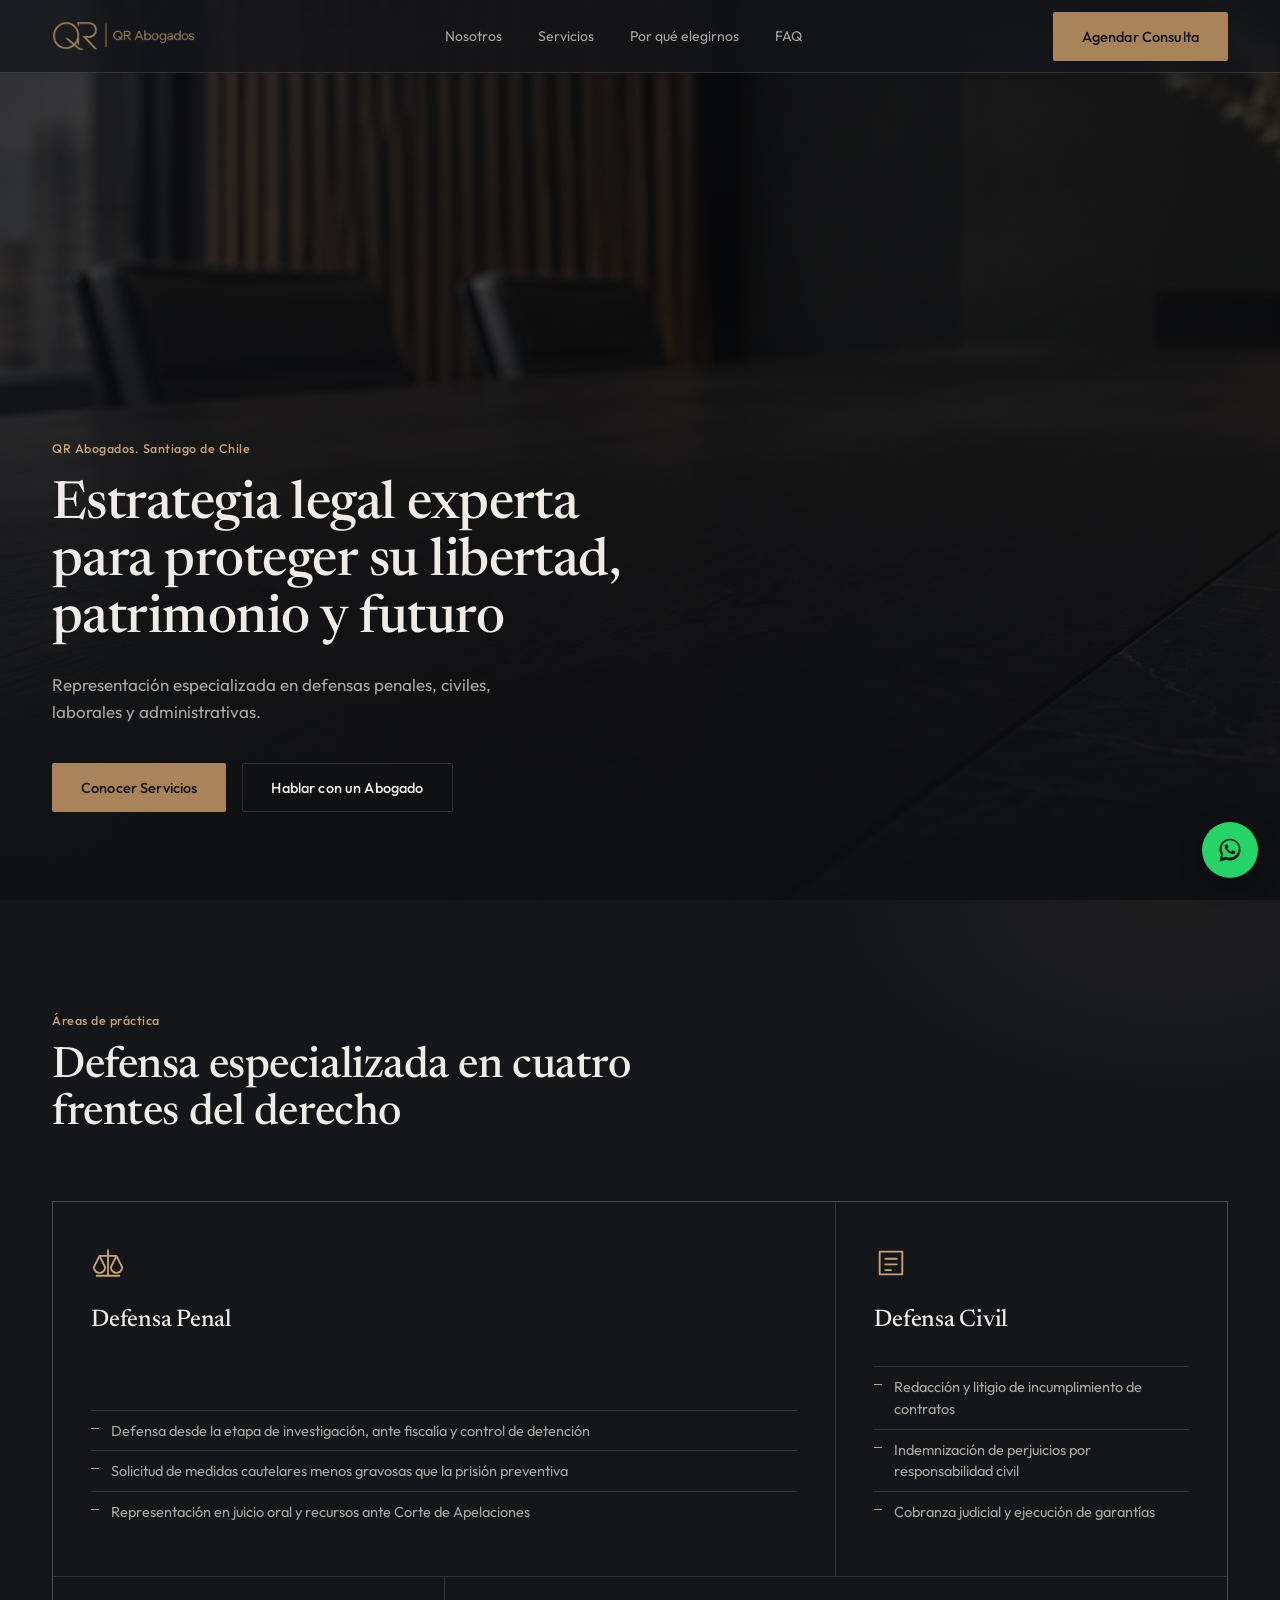
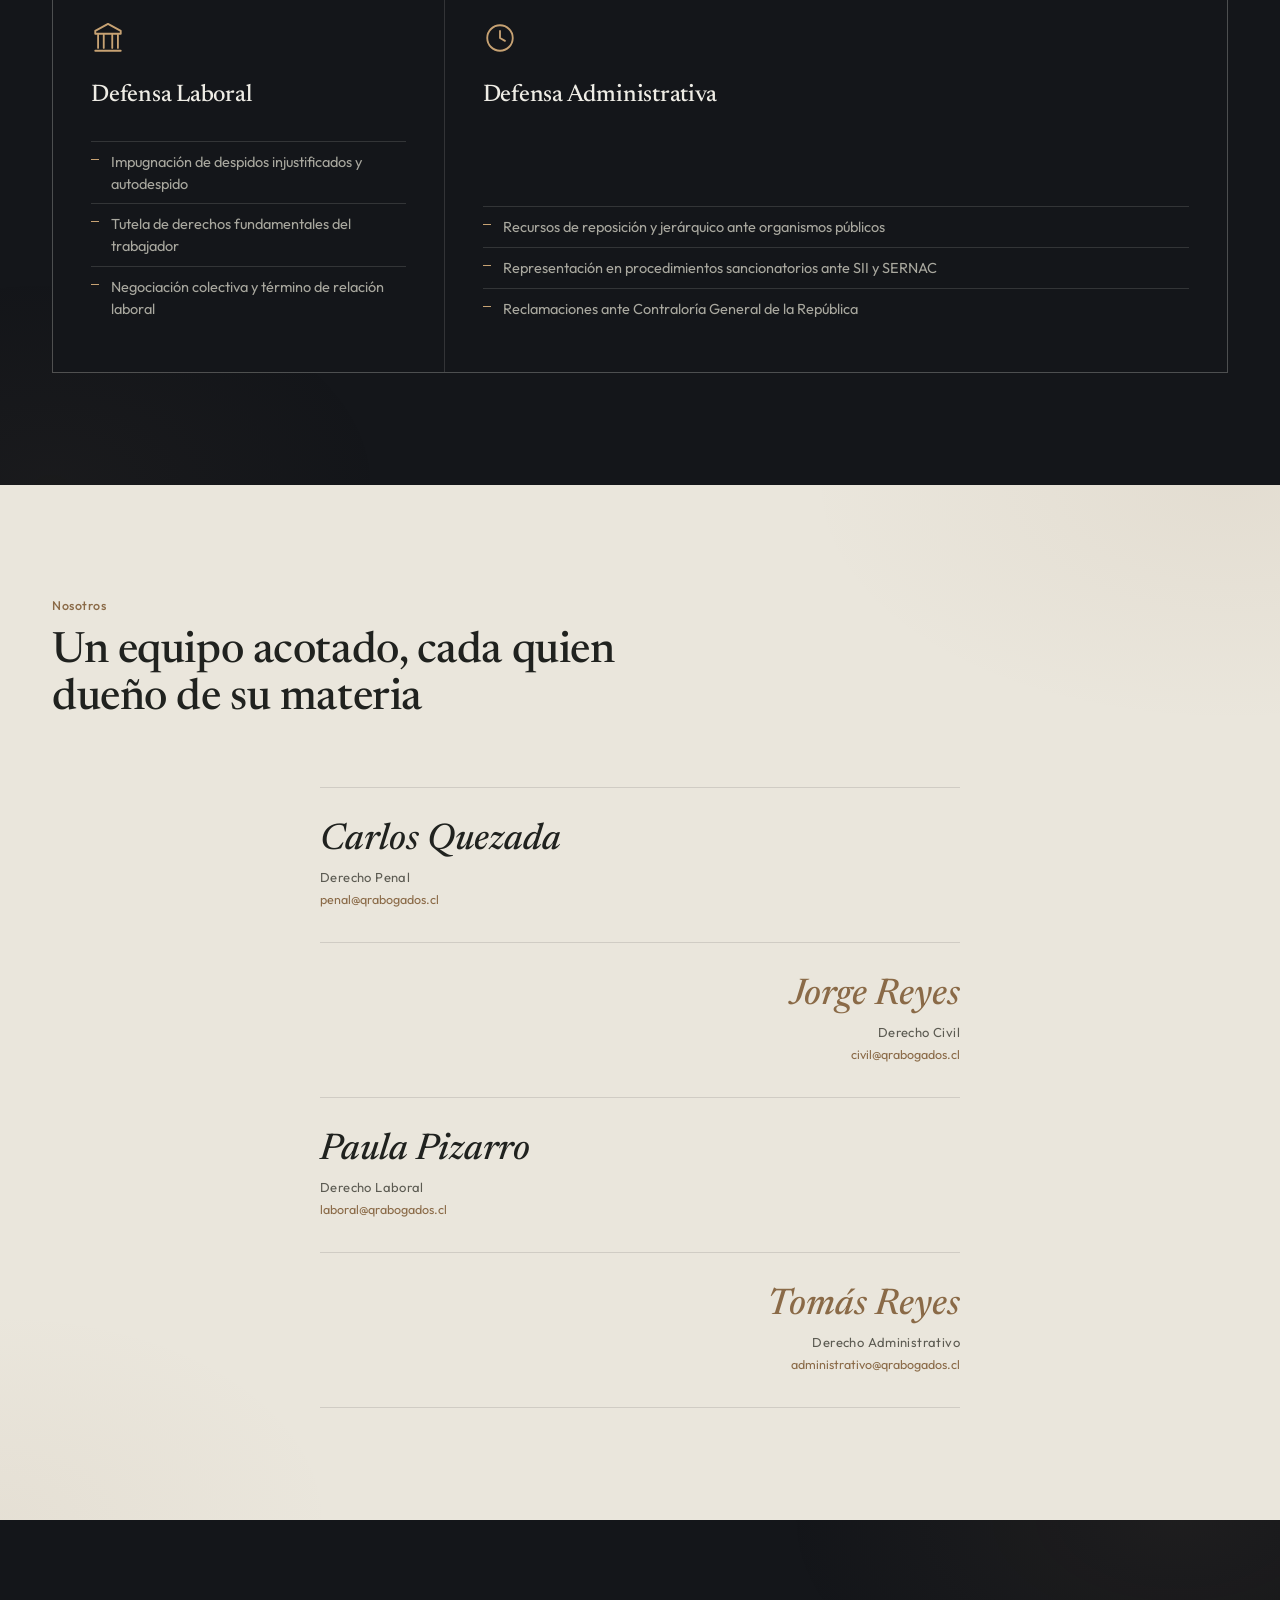
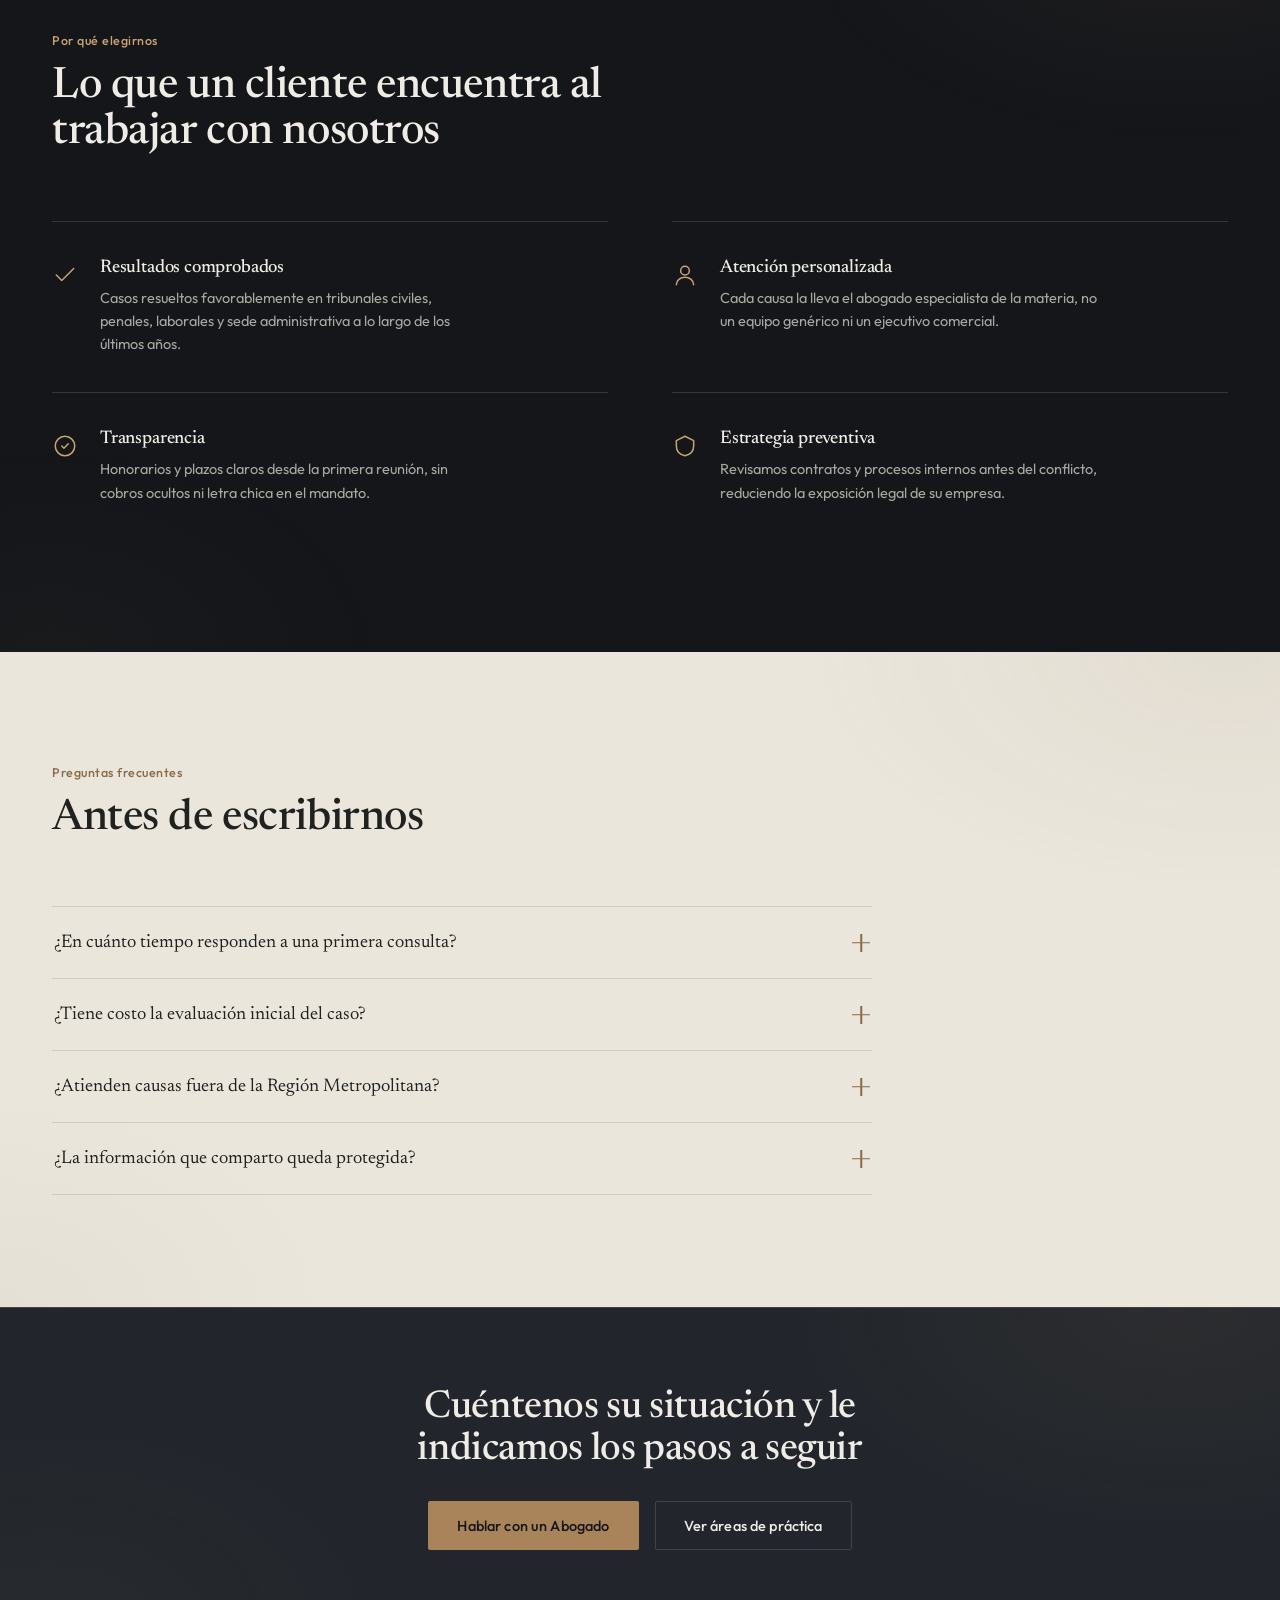
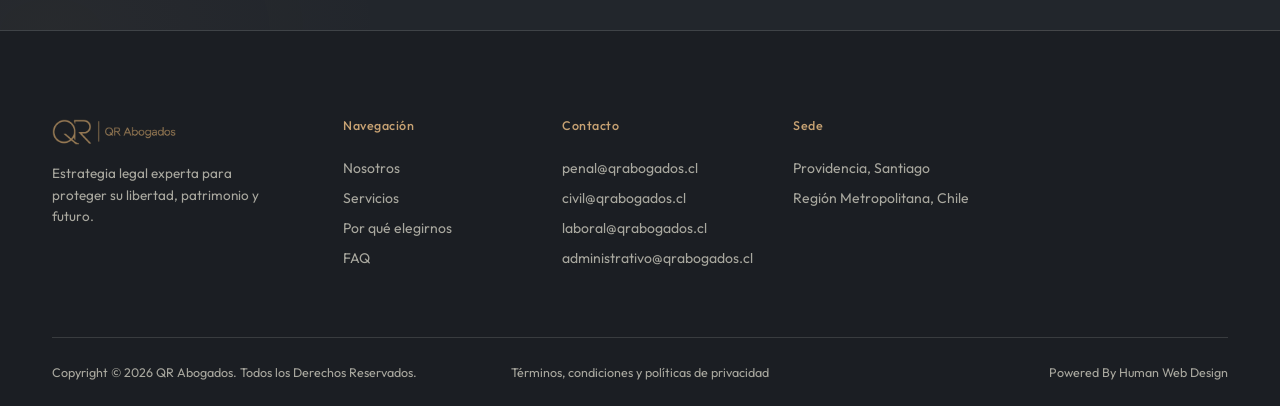
==== index.html @ daf1fb26 "primer commit" ====
<!DOCTYPE html>
<html lang="es">
<head>
<meta charset="UTF-8">
<meta name="viewport" content="width=device-width, initial-scale=1, viewport-fit=cover">
<title>QR Abogados. Defensa Penal, Civil, Laboral y Administrativa en Santiago</title>
<meta name="description" content="Bufete de abogados en Santiago especializado en defensa Penal, Civil, Laboral y Administrativa. Estrategia legal experta para proteger su libertad, patrimonio y futuro.">
<link rel="preconnect" href="https://fonts.googleapis.com">
<link rel="preconnect" href="https://fonts.gstatic.com" crossorigin>
<link href="https://fonts.googleapis.com/css2?family=Newsreader:ital,wght@0,400;0,500;0,600;1,400;1,500&family=Outfit:wght@300;400;500;600;700&display=swap" rel="stylesheet">
<link rel="stylesheet" href="styles.css">
</head>
<body>

<header class="nav">
  <div class="wrap nav-inner">
    <a href="#top" class="nav-logo"><img src="logo.png" alt="QR Abogados"></a>
    <nav class="nav-links">
      <a href="#nosotros">Nosotros</a>
      <a href="#servicios">Servicios</a>
      <a href="#elegirnos">Por qué elegirnos</a>
      <a href="#faq">FAQ</a>
    </nav>
    <div class="nav-cta">
      <a href="#contacto" class="btn btn-solid">Agendar Consulta</a>
      <button class="nav-toggle" id="navToggle" aria-label="Abrir menú" aria-expanded="false">
        <svg width="22" height="22" viewBox="0 0 24 24" fill="none"><path d="M3 6h18M3 12h18M3 18h18" stroke="currentColor" stroke-width="1.6" stroke-linecap="round"/></svg>
      </button>
    </div>
  </div>
</header>

<div class="mobile-menu" id="mobileMenu">
  <a href="#nosotros">Nosotros</a>
  <a href="#servicios">Servicios</a>
  <a href="#elegirnos">Por qué elegirnos</a>
  <a href="#faq">FAQ</a>
</div>

<main id="top">

  <section class="hero">
    <div class="hero-bg"></div>
    <div class="wrap">
      <div class="hero-content">
        <span class="eyebrow hero-fade d1">QR Abogados. Santiago de Chile</span>
        <h1 class="hero-fade d2">Estrategia legal experta para proteger su libertad, patrimonio y futuro</h1>
        <p class="sub hero-fade d3">Representación especializada en defensas penales, civiles, laborales y administrativas.</p>
        <div class="hero-actions hero-fade d3">
          <a href="#servicios" class="btn btn-solid">Conocer Servicios</a>
          <a href="#contacto" class="btn btn-outline">Hablar con un Abogado</a>
        </div>
      </div>
    </div>
  </section>

  <section id="servicios">
    <div class="wrap">
      <div class="section-head">
        <span class="eyebrow">Áreas de práctica</span>
        <h2>Defensa especializada en cuatro frentes del derecho</h2>
      </div>
    </div>
    <div class="wrap">
      <div class="services-grid">

        <div class="service-card wide">
          <svg class="service-icon" viewBox="0 0 24 24" fill="none"><path d="M12 3v18M6 7l-4 8a4 4 0 0 0 8 0l-4-8zM18 7l-4 8a4 4 0 0 0 8 0l-4-8zM4 21h16M6 7h12" stroke="currentColor" stroke-width="1.3" stroke-linecap="round" stroke-linejoin="round"/></svg>
          <h3>Defensa Penal</h3>
          <ul>
            <li>Defensa desde la etapa de investigación, ante fiscalía y control de detención</li>
            <li>Solicitud de medidas cautelares menos gravosas que la prisión preventiva</li>
            <li>Representación en juicio oral y recursos ante Corte de Apelaciones</li>
          </ul>
        </div>

        <div class="service-card narrow">
          <svg class="service-icon" viewBox="0 0 24 24" fill="none"><path d="M4 4h16v16H4z" stroke="currentColor" stroke-width="1.3" stroke-linejoin="round"/><path d="M8 9h8M8 13h8M8 17h4" stroke="currentColor" stroke-width="1.3" stroke-linecap="round"/></svg>
          <h3>Defensa Civil</h3>
          <ul>
            <li>Redacción y litigio de incumplimiento de contratos</li>
            <li>Indemnización de perjuicios por responsabilidad civil</li>
            <li>Cobranza judicial y ejecución de garantías</li>
          </ul>
        </div>

        <div class="service-card narrow">
          <svg class="service-icon" viewBox="0 0 24 24" fill="none"><path d="M12 2 3 7v2h18V7L12 2zM5 10v9M9 10v9M15 10v9M19 10v9M3 21h18" stroke="currentColor" stroke-width="1.3" stroke-linecap="round" stroke-linejoin="round"/></svg>
          <h3>Defensa Laboral</h3>
          <ul>
            <li>Impugnación de despidos injustificados y autodespido</li>
            <li>Tutela de derechos fundamentales del trabajador</li>
            <li>Negociación colectiva y término de relación laboral</li>
          </ul>
        </div>

        <div class="service-card wide">
          <svg class="service-icon" viewBox="0 0 24 24" fill="none"><circle cx="12" cy="12" r="9" stroke="currentColor" stroke-width="1.3"/><path d="M12 7v5l3.5 2" stroke="currentColor" stroke-width="1.3" stroke-linecap="round" stroke-linejoin="round"/></svg>
          <h3>Defensa Administrativa</h3>
          <ul>
            <li>Recursos de reposición y jerárquico ante organismos públicos</li>
            <li>Representación en procedimientos sancionatorios ante SII y SERNAC</li>
            <li>Reclamaciones ante Contraloría General de la República</li>
          </ul>
        </div>

      </div>
    </div>
  </section>

  <section id="nosotros" class="light-section">
    <div class="wrap">
      <div class="section-head">
        <span class="eyebrow">Nosotros</span>
        <h2>Un equipo acotado, cada quien dueño de su materia</h2>
      </div>
      <div class="team-list">
        <div class="team-row">
          <span class="tname">Carlos Quezada</span>
          <span class="team-meta">
            <span class="tspec">Derecho Penal</span>
            <a class="temail" href="mailto:penal@qrabogados.cl">penal@qrabogados.cl</a>
          </span>
        </div>
        <div class="team-row">
          <span class="tname">Jorge Reyes</span>
          <span class="team-meta">
            <span class="tspec">Derecho Civil</span>
            <a class="temail" href="mailto:civil@qrabogados.cl">civil@qrabogados.cl</a>
          </span>
        </div>
        <div class="team-row">
          <span class="tname">Paula Pizarro</span>
          <span class="team-meta">
            <span class="tspec">Derecho Laboral</span>
            <a class="temail" href="mailto:laboral@qrabogados.cl">laboral@qrabogados.cl</a>
          </span>
        </div>
        <div class="team-row">
          <span class="tname">Tomás Reyes</span>
          <span class="team-meta">
            <span class="tspec">Derecho Administrativo</span>
            <a class="temail" href="mailto:administrativo@qrabogados.cl">administrativo@qrabogados.cl</a>
          </span>
        </div>
      </div>
    </div>
  </section>

  <section id="elegirnos">
    <div class="wrap">
      <div class="section-head">
        <span class="eyebrow">Por qué elegirnos</span>
        <h2>Lo que un cliente encuentra al trabajar con nosotros</h2>
      </div>
      <div class="why-grid">
        <div class="why-item">
          <svg class="why-icon" viewBox="0 0 24 24" fill="none"><path d="M4 12l5 5L20 6" stroke="currentColor" stroke-width="1.4" stroke-linecap="round" stroke-linejoin="round"/></svg>
          <div>
            <h3>Resultados comprobados</h3>
            <p>Casos resueltos favorablemente en tribunales civiles, penales, laborales y sede administrativa a lo largo de los últimos años.</p>
          </div>
        </div>
        <div class="why-item">
          <svg class="why-icon" viewBox="0 0 24 24" fill="none"><path d="M12 12a4 4 0 1 0 0-8 4 4 0 0 0 0 8zM4 21c0-4 3.6-7 8-7s8 3 8 7" stroke="currentColor" stroke-width="1.4" stroke-linecap="round" stroke-linejoin="round"/></svg>
          <div>
            <h3>Atención personalizada</h3>
            <p>Cada causa la lleva el abogado especialista de la materia, no un equipo genérico ni un ejecutivo comercial.</p>
          </div>
        </div>
        <div class="why-item">
          <svg class="why-icon" viewBox="0 0 24 24" fill="none"><path d="M9 12l2 2 4-4M21 12c0 4.97-4.03 9-9 9s-9-4.03-9-9 4.03-9 9-9 9 4.03 9 9z" stroke="currentColor" stroke-width="1.4" stroke-linecap="round" stroke-linejoin="round"/></svg>
          <div>
            <h3>Transparencia</h3>
            <p>Honorarios y plazos claros desde la primera reunión, sin cobros ocultos ni letra chica en el mandato.</p>
          </div>
        </div>
        <div class="why-item">
          <svg class="why-icon" viewBox="0 0 24 24" fill="none"><path d="M12 3l8 4v5c0 5-3.5 8-8 9-4.5-1-8-4-8-9V7l8-4z" stroke="currentColor" stroke-width="1.4" stroke-linecap="round" stroke-linejoin="round"/></svg>
          <div>
            <h3>Estrategia preventiva</h3>
            <p>Revisamos contratos y procesos internos antes del conflicto, reduciendo la exposición legal de su empresa.</p>
          </div>
        </div>
      </div>
    </div>
  </section>

  <section id="faq" class="light-section">
    <div class="wrap">
      <div class="section-head">
        <span class="eyebrow">Preguntas frecuentes</span>
        <h2>Antes de escribirnos</h2>
      </div>
      <div class="faq-list">
        <div class="faq-item">
          <button class="faq-q" aria-expanded="false">
            <span>¿En cuánto tiempo responden a una primera consulta?</span>
            <span class="plus"></span>
          </button>
          <div class="faq-a"><p>Respondemos toda solicitud dentro de un día hábil. En causas penales con detenido, la respuesta es inmediata a través del canal de urgencia.</p></div>
        </div>
        <div class="faq-item">
          <button class="faq-q" aria-expanded="false">
            <span>¿Tiene costo la evaluación inicial del caso?</span>
            <span class="plus"></span>
          </button>
          <div class="faq-a"><p>La primera reunión de evaluación no tiene costo. Ahí revisamos los antecedentes y le entregamos una propuesta de honorarios por escrito antes de iniciar cualquier gestión.</p></div>
        </div>
        <div class="faq-item">
          <button class="faq-q" aria-expanded="false">
            <span>¿Atienden causas fuera de la Región Metropolitana?</span>
            <span class="plus"></span>
          </button>
          <div class="faq-a"><p>Sí. Representamos clientes en tribunales de regiones a través de audiencias remotas y, cuando la causa lo requiere, presencia física del abogado a cargo.</p></div>
        </div>
        <div class="faq-item">
          <button class="faq-q" aria-expanded="false">
            <span>¿La información que comparto queda protegida?</span>
            <span class="plus"></span>
          </button>
          <div class="faq-a"><p>Toda comunicación está protegida por secreto profesional. Los antecedentes de su causa solo son conocidos por el abogado especialista asignado.</p></div>
        </div>
      </div>
    </div>
  </section>

  <div class="cta-strip" id="contacto">
    <div class="wrap">
      <h2>Cuéntenos su situación y le indicamos los pasos a seguir</h2>
      <div class="btn-row">
        <a href="https://wa.me/56900000000" class="btn btn-solid" target="_blank" rel="noopener">Hablar con un Abogado</a>
        <a href="#servicios" class="btn btn-outline">Ver áreas de práctica</a>
      </div>
    </div>
  </div>

</main>

<footer>
  <div class="wrap">
    <div class="footer-grid">
      <div class="footer-col">
        <img src="logo.png" alt="QR Abogados">
        <p class="tag">Estrategia legal experta para proteger su libertad, patrimonio y futuro.</p>
      </div>
      <div class="footer-col">
        <h4>Navegación</h4>
        <a href="#nosotros">Nosotros</a>
        <a href="#servicios">Servicios</a>
        <a href="#elegirnos">Por qué elegirnos</a>
        <a href="#faq">FAQ</a>
      </div>
      <div class="footer-col">
        <h4>Contacto</h4>
        <a href="mailto:penal@qrabogados.cl">penal@qrabogados.cl</a>
        <a href="mailto:civil@qrabogados.cl">civil@qrabogados.cl</a>
        <a href="mailto:laboral@qrabogados.cl">laboral@qrabogados.cl</a>
        <a href="mailto:administrativo@qrabogados.cl">administrativo@qrabogados.cl</a>
      </div>
      <div class="footer-col">
        <h4>Sede</h4>
        <span>Providencia, Santiago</span>
        <span>Región Metropolitana, Chile</span>
      </div>
    </div>
    <div class="footer-bottom">
      <p class="col-left">Copyright © 2026 QR Abogados. Todos los Derechos Reservados.</p>
      <a class="col-center" href="#">Términos, condiciones y políticas de privacidad</a>
      <a class="col-right" href="https://humanwebdesign.cl" target="_blank" rel="noopener">Powered By Human Web Design</a>
    </div>
  </div>
</footer>

<a class="wa-float" href="https://wa.me/56900000000" target="_blank" rel="noopener" aria-label="Escribir por WhatsApp">
  <svg viewBox="0 0 32 32" fill="currentColor"><path d="M16.01 3C9.38 3 4 8.38 4 15.01c0 2.35.66 4.55 1.8 6.43L4 29l7.76-1.75a11.9 11.9 0 0 0 4.25.78c6.63 0 12.01-5.38 12.01-12.02C28.02 8.38 22.64 3 16.01 3Zm0 21.79c-1.42 0-2.8-.36-4.02-1.03l-.29-.16-4.6 1.04 1.06-4.48-.19-.3a9.7 9.7 0 0 1-1.53-5.25c0-5.4 4.4-9.79 9.8-9.79 2.62 0 5.08 1.02 6.93 2.87a9.72 9.72 0 0 1 2.87 6.93c0 5.4-4.4 9.79-9.8 9.79Zm5.36-7.33c-.29-.15-1.74-.86-2.01-.96-.27-.1-.47-.15-.66.15-.2.29-.76.96-.94 1.16-.17.19-.35.22-.64.07-.29-.15-1.24-.46-2.36-1.46-.87-.78-1.46-1.74-1.63-2.03-.17-.29-.02-.45.13-.6.13-.13.29-.35.44-.52.15-.17.19-.3.29-.49.1-.2.05-.37-.02-.52-.07-.15-.66-1.6-.91-2.2-.24-.57-.48-.5-.66-.5-.17 0-.37-.02-.56-.02s-.52.07-.79.37c-.27.29-1.04 1.02-1.04 2.48 0 1.46 1.07 2.88 1.21 3.08.15.19 2.1 3.2 5.08 4.49.71.31 1.26.49 1.69.62.71.23 1.36.2 1.87.12.57-.09 1.74-.71 1.98-1.4.25-.68.25-1.27.17-1.4-.07-.13-.27-.2-.56-.35Z"/></svg>
</a>

<script src="script.js"></script>

</body>
</html>
---- styles.css ----
:root{
    --charcoal:#14161a;
    --charcoal-2:#1b1e23;
    --charcoal-3:#22262c;
    --stone:#eae6dc;
    --stone-2:#ddd6c6;
    --stone-3:#d0c8b4;
    --bronze:#a9835a;
    --bronze-light:#c7a273;
    --bronze-dark:#8a6a47;
    --ink:#eeece5;
    --ink-dim:#a9a89f;
    --text-dark:#20221f;
    --text-dim:#5c5b52;
    --line-light:rgba(238,236,229,0.14);
    --line-dark:rgba(20,22,26,0.12);
    --ease-out: cubic-bezier(0.23, 1, 0.32, 1);
    --ease-in-out: cubic-bezier(0.77, 0, 0.175, 1);
    --radius: 2px;
    padding-top: env(safe-area-inset-top, 0px);
    padding-bottom: env(safe-area-inset-bottom, 0px);
  }
  *{box-sizing:border-box; margin:0; padding:0;}
  html{scroll-behavior:smooth; scroll-padding-top: 84px;}
  body{
    font-family:'Outfit', -apple-system, sans-serif;
    background:var(--charcoal);
    color:var(--ink);
    -webkit-font-smoothing:antialiased;
    overflow-x:hidden;
    position:relative;
  }
  #servicios, #elegirnos, .cta-strip{
    position:relative;
    background-image:
      radial-gradient(560px 320px at 92% 0%, rgba(169,131,90,0.07), transparent 70%),
      radial-gradient(480px 300px at 4% 100%, rgba(169,131,90,0.04), transparent 70%);
  }
  img{max-width:100%; display:block;}
  a{color:inherit; text-decoration:none;}
  ul{list-style:none;}
  .wrap{max-width:1240px; margin:0 auto; padding-left:32px; padding-right:32px;}
  @media (max-width:640px){ .wrap{padding-left:20px; padding-right:20px;} }

  h1,h2,h3,h4{font-family:'Newsreader', Georgia, serif; font-weight:500; line-height:1.08; letter-spacing:-0.01em;}
  .eyebrow{
    font-family:'Outfit', sans-serif;
    font-size:12.5px;
    font-weight:500;
    letter-spacing:0.04em;
    color:var(--bronze-light);
  }
  .btn{
    display:inline-flex; align-items:center; justify-content:center; gap:8px;
    padding:14px 28px;
    font-family:'Outfit', sans-serif;
    font-size:14.5px;
    font-weight:500;
    letter-spacing:0.01em;
    border-radius:var(--radius);
    border:1px solid transparent;
    cursor:pointer;
    transition:transform 160ms var(--ease-out), background-color 180ms var(--ease-out), border-color 180ms var(--ease-out), color 180ms var(--ease-out);
    white-space:nowrap;
  }
  .btn:active{ transform:scale(0.97); }
  .btn-solid{ background:var(--bronze); color:var(--charcoal); }
  @media (hover:hover) and (pointer:fine){
    .btn-solid:hover{ background:var(--bronze-light); }
  }
  .btn-outline{ background:transparent; border-color:var(--line-light); color:var(--ink); }
  @media (hover:hover) and (pointer:fine){
    .btn-outline:hover{ border-color:var(--bronze-light); color:var(--bronze-light); }
  }
  .btn-outline-dark{ background:transparent; border-color:var(--line-dark); color:var(--text-dark); }
  @media (hover:hover) and (pointer:fine){
    .btn-outline-dark:hover{ border-color:var(--bronze-dark); color:var(--bronze-dark); }
  }
  .btn:focus-visible, a:focus-visible, button:focus-visible, summary:focus-visible{
    outline:2px solid var(--bronze-light);
    outline-offset:3px;
  }

  /* ---------- NAVBAR ---------- */
  header.nav{
    position:fixed; top:0; left:0; right:0; z-index:100;
    padding-top:env(safe-area-inset-top, 0px);
    background:rgba(20,22,26,0.72);
    backdrop-filter:blur(14px) saturate(140%);
    -webkit-backdrop-filter:blur(14px) saturate(140%);
    border-bottom:1px solid var(--line-light);
    transition:background-color 220ms var(--ease-out);
  }
  .nav-inner{
    height:72px;
    display:flex; align-items:center; justify-content:space-between;
    gap:24px;
  }
  .nav-logo img{ height:30px; width:auto; }
  .nav-links{ display:flex; align-items:center; gap:36px; }
  .nav-links a{
    font-size:14px; font-weight:400; color:var(--ink-dim);
    transition:color 160ms var(--ease-out);
    position:relative;
    padding:4px 0;
  }
  .nav-links a::after{
    content:''; position:absolute; left:0; right:100%; bottom:0; height:1px; background:var(--bronze-light);
    transition:right 220ms var(--ease-out);
  }
  @media (hover:hover) and (pointer:fine){
    .nav-links a:hover{ color:var(--ink); }
    .nav-links a:hover::after{ right:0; }
  }
  .nav-cta{ display:flex; align-items:center; gap:16px; }
  .nav-toggle{ display:none; background:none; border:none; color:var(--ink); cursor:pointer; padding:8px; }
  @media (max-width:900px){
    .nav-links{ display:none; }
    .nav-toggle{ display:flex; }
    .nav-cta .btn-solid{ padding:11px 18px; font-size:13px; }
  }

  .mobile-menu{
    position:fixed; inset:72px 0 0 0; z-index:90;
    background:var(--charcoal-2);
    transform:translateY(-8px); opacity:0; pointer-events:none;
    transition:transform 220ms var(--ease-out), opacity 220ms var(--ease-out);
    padding:12px 0;
  }
  .mobile-menu.open{ transform:translateY(0); opacity:1; pointer-events:auto; }
  .mobile-menu a{
    display:block; padding:18px 32px; font-size:19px; font-family:'Newsreader',serif;
    border-bottom:1px solid var(--line-light);
  }

  /* ---------- HERO ---------- */
  .hero{
    position:relative;
    min-height:100dvh;
    display:flex; flex-direction:column; justify-content:flex-end;
    padding-top: max(96px, calc(96px + env(safe-area-inset-top, 0px)));
    padding-bottom:88px;
    isolation:isolate;
  }
  .hero-bg{
    position:absolute; inset:0; z-index:-2;
    background-image:url('bg-hero.png');
    background-size:cover; background-position:center 62%;
  }
  .hero-bg::after{
    content:'';
    position:absolute; inset:0;
    background:
      linear-gradient(0deg, rgba(15,16,19,0.94) 4%, rgba(15,16,19,0.72) 42%, rgba(15,16,19,0.42) 68%, rgba(15,16,19,0.55) 100%),
      linear-gradient(100deg, rgba(15,16,19,0.55) 0%, rgba(15,16,19,0.08) 60%);
  }
  .hero .wrap{ width:100%; text-align:left; }
  .hero-content{ max-width:720px; margin-right:auto; text-align:left; }
  .hero .eyebrow{ display:block; margin-bottom:22px; }
  .hero h1{
    font-size:clamp(2.15rem, 4.1vw, 3.4rem);
    color:var(--ink);
    max-width:19ch;
    text-align:left;
  }
  .hero p.sub{
    margin-top:24px;
    font-size:17px;
    line-height:1.55;
    color:var(--ink-dim);
    max-width:46ch;
    text-align:left;
  }
  .hero-actions{ margin-top:38px; display:flex; gap:16px; flex-wrap:wrap; justify-content:flex-start; }
  .hero-fade{
    opacity:0; transform:translateY(14px);
    animation:heroIn 900ms var(--ease-out) forwards;
  }
  .hero-fade.d1{ animation-delay:80ms; }
  .hero-fade.d2{ animation-delay:200ms; }
  .hero-fade.d3{ animation-delay:340ms; }
  @keyframes heroIn{ to{ opacity:1; transform:translateY(0); } }
  @media (prefers-reduced-motion:reduce){
    .hero-fade{ opacity:1; transform:none; animation:none; }
  }

  /* ---------- SECTION SHELL ---------- */
  section{ padding:112px 0; }
  @media (max-width:640px){ section{ padding:76px 0; } }
  .section-head{ max-width:640px; margin-bottom:64px; }
  .section-head .eyebrow{ display:block; margin-bottom:16px; }
  .section-head h2{ font-size:clamp(1.9rem, 3.4vw, 2.7rem); color:var(--ink); }
  .light-section .section-head h2{ color:var(--text-dark); }
  .light-section{
    background-color:var(--stone);
    background-image:
      radial-gradient(600px 340px at 96% 0%, rgba(138,106,71,0.07), transparent 70%),
      radial-gradient(480px 300px at 0% 100%, rgba(138,106,71,0.05), transparent 70%);
    color:var(--text-dark);
  }
  .light-section .eyebrow{ color:var(--bronze-dark); }

  /* ---------- SERVICIOS (bento asimetrico) ---------- */
  .services-grid{
    display:grid;
    grid-template-columns:repeat(6,1fr);
    gap:1px;
    background:var(--line-light);
    border:1px solid var(--line-light);
  }
  .service-card{
    background:var(--charcoal);
    padding:44px 38px;
    display:flex; flex-direction:column;
    grid-column:span 3;
  }
  .service-card.wide{ grid-column:span 4; }
  .service-card.narrow{ grid-column:span 2; }
  @media (max-width:900px){
    .service-card, .service-card.wide, .service-card.narrow{ grid-column:span 6; }
  }
  .service-icon{ width:34px; height:34px; color:var(--bronze-light); margin-bottom:28px; }
  .service-card h3{ font-size:1.5rem; color:var(--ink); margin-bottom:18px; }
  .service-card ul{ margin-top:auto; padding-top:14px; }
  .service-card li{
    font-size:14.5px; color:var(--ink-dim); line-height:1.5;
    padding:9px 0 9px 20px;
    border-top:1px solid var(--line-light);
    position:relative;
  }
  .service-card li:first-child{ border-top:1px solid var(--line-light); }
  .service-card li::before{
    content:''; position:absolute; left:0; top:17px; width:8px; height:1px; background:var(--bronze-light);
  }

  /* ---------- NOSOTROS (tipografico, sin fotos) ---------- */
  .team-list{ border-top:1px solid var(--line-dark); max-width:640px; margin:0 auto; }
  .team-row{
    display:flex;
    flex-direction:column;
    gap:10px;
    padding:34px 0;
    border-bottom:1px solid var(--line-dark);
  }
  .team-row:nth-child(odd){ align-items:flex-start; text-align:left; }
  .team-row:nth-child(even){ align-items:flex-end; text-align:right; }
  .team-row .tname{
    font-family:'Newsreader', serif;
    font-style:italic;
    font-size:clamp(1.6rem, 3.4vw, 2.3rem);
    font-weight:500;
    color:var(--text-dark);
  }
  .team-row:nth-child(even) .tname{ color:var(--bronze-dark); }
  .team-meta{
    display:flex; flex-direction:column; gap:6px;
  }
  .team-row .tspec{
    font-size:13px; letter-spacing:0.03em; color:var(--text-dim);
    white-space:nowrap;
  }
  .team-row .temail{
    font-size:12.5px; color:var(--bronze-dark);
    white-space:nowrap;
    border-bottom:1px solid transparent;
    transition:border-color 160ms var(--ease-out), color 160ms var(--ease-out);
  }
  @media (hover:hover) and (pointer:fine){
    .team-row .temail:hover{ border-color:var(--bronze-dark); color:var(--text-dark); }
  }
  @media (max-width:640px){
    .team-row{ padding:24px 0; gap:8px; }
  }

  /* ---------- POR QUE ELEGIRNOS ---------- */
  .why-grid{
    display:grid; grid-template-columns:repeat(2,1fr); gap:1px 64px;
  }
  .why-item{
    display:flex; gap:22px;
    padding:36px 0;
    border-top:1px solid var(--line-light);
  }
  @media (max-width:760px){ .why-grid{ grid-template-columns:1fr; gap:0; } }
  .why-icon{ width:26px; height:26px; flex-shrink:0; color:var(--bronze-light); margin-top:4px; }
  .why-item h3{ font-size:1.15rem; color:var(--ink); font-weight:500; margin-bottom:8px; }
  .why-item p{ font-size:14.5px; color:var(--ink-dim); line-height:1.6; max-width:38ch; }

  /* ---------- FAQ ---------- */
  .faq-list{ border-top:1px solid var(--line-dark); max-width:820px; }
  .faq-item{ border-bottom:1px solid var(--line-dark); }
  .faq-q{
    width:100%; text-align:left; background:none; border:none; cursor:pointer;
    display:flex; align-items:center; justify-content:space-between; gap:20px;
    padding:26px 2px;
    font-family:'Newsreader', serif; font-size:1.15rem; color:var(--text-dark);
  }
  .faq-q .plus{
    position:relative; width:18px; height:18px; flex-shrink:0;
  }
  .faq-q .plus::before, .faq-q .plus::after{
    content:''; position:absolute; background:var(--bronze-dark);
    top:50%; left:50%; transform:translate(-50%,-50%);
  }
  .faq-q .plus::before{ width:18px; height:1.5px; }
  .faq-q .plus::after{ width:1.5px; height:18px; transition:transform 220ms var(--ease-in-out); }
  .faq-item.open .plus::after{ transform:translate(-50%,-50%) rotate(90deg); }
  .faq-a{
    max-height:0; overflow:hidden;
    transition:max-height 260ms var(--ease-in-out);
  }
  .faq-a p{ padding:0 2px 28px; font-size:14.5px; line-height:1.65; color:var(--text-dim); max-width:62ch; }

  /* ---------- CTA STRIP ---------- */
  .cta-strip{
    background-color:var(--charcoal-3);
    border-top:1px solid var(--line-light);
    border-bottom:1px solid var(--line-light);
    padding:80px 0;
    text-align:center;
  }
  .cta-strip h2{ font-size:clamp(1.7rem,3.4vw,2.4rem); color:var(--ink); max-width:20ch; margin:0 auto 30px; }
  .cta-strip .btn-row{ display:flex; gap:16px; justify-content:center; flex-wrap:wrap; }

  /* ---------- FOOTER ---------- */
  footer{ background:var(--charcoal-2); padding-top:88px; }
  .footer-grid{
    display:grid; grid-template-columns:1.4fr 1fr 1fr 1.2fr 1fr;
    gap:40px;
    padding-bottom:64px;
    border-bottom:1px solid var(--line-light);
  }
  @media (max-width:900px){ .footer-grid{ grid-template-columns:1fr 1fr; } }
  @media (max-width:520px){ .footer-grid{ grid-template-columns:1fr; } }
  .footer-grid img{ height:26px; margin-bottom:18px; opacity:0.94; }
  .footer-grid p.tag{ font-size:13.5px; color:var(--ink-dim); max-width:26ch; line-height:1.6; }
  .footer-col h4{
    font-family:'Outfit',sans-serif; font-size:12.5px; font-weight:500; letter-spacing:0.04em;
    color:var(--bronze-light); margin-bottom:20px;
  }
  .footer-col a, .footer-col span{ display:block; font-size:14px; color:var(--ink-dim); padding:6px 0; }
  .footer-col a{ transition:color 160ms var(--ease-out); }
  @media (hover:hover) and (pointer:fine){ .footer-col a:hover{ color:var(--ink); } }
  .footer-bottom{
    display:grid; grid-template-columns:1fr 1fr 1fr; align-items:center; gap:14px;
    padding:26px 0;
    font-size:12.5px; color:var(--ink-dim);
  }
  .footer-bottom .col-left{ text-align:left; }
  .footer-bottom .col-center{ text-align:center; }
  .footer-bottom .col-right{ text-align:right; }
  .footer-bottom a{ transition:color 160ms var(--ease-out); }
  @media (hover:hover) and (pointer:fine){ .footer-bottom a:hover{ color:var(--bronze-light); } }
  @media (max-width:640px){
    .footer-bottom{ grid-template-columns:1fr; text-align:center; gap:10px; }
    .footer-bottom .col-left, .footer-bottom .col-center, .footer-bottom .col-right{ text-align:center; }
  }

  /* ---------- WHATSAPP FLOAT ---------- */
  .wa-float{
    position:fixed; right:22px; bottom:calc(22px + env(safe-area-inset-bottom, 0px)); z-index:80;
    width:56px; height:56px; border-radius:50%;
    background:#25D366; color:#0b1a10;
    display:flex; align-items:center; justify-content:center;
    box-shadow:0 8px 24px rgba(0,0,0,0.32);
    transition:transform 160ms var(--ease-out);
  }
  .wa-float:active{ transform:scale(0.94); }
  @media (hover:hover) and (pointer:fine){
    .wa-float:hover{ transform:scale(1.06); }
  }
  .wa-float svg{ width:28px; height:28px; }

  @media (prefers-reduced-motion:reduce){
    *{ animation-duration:0.001ms !important; transition-duration:0.001ms !important; }
  }
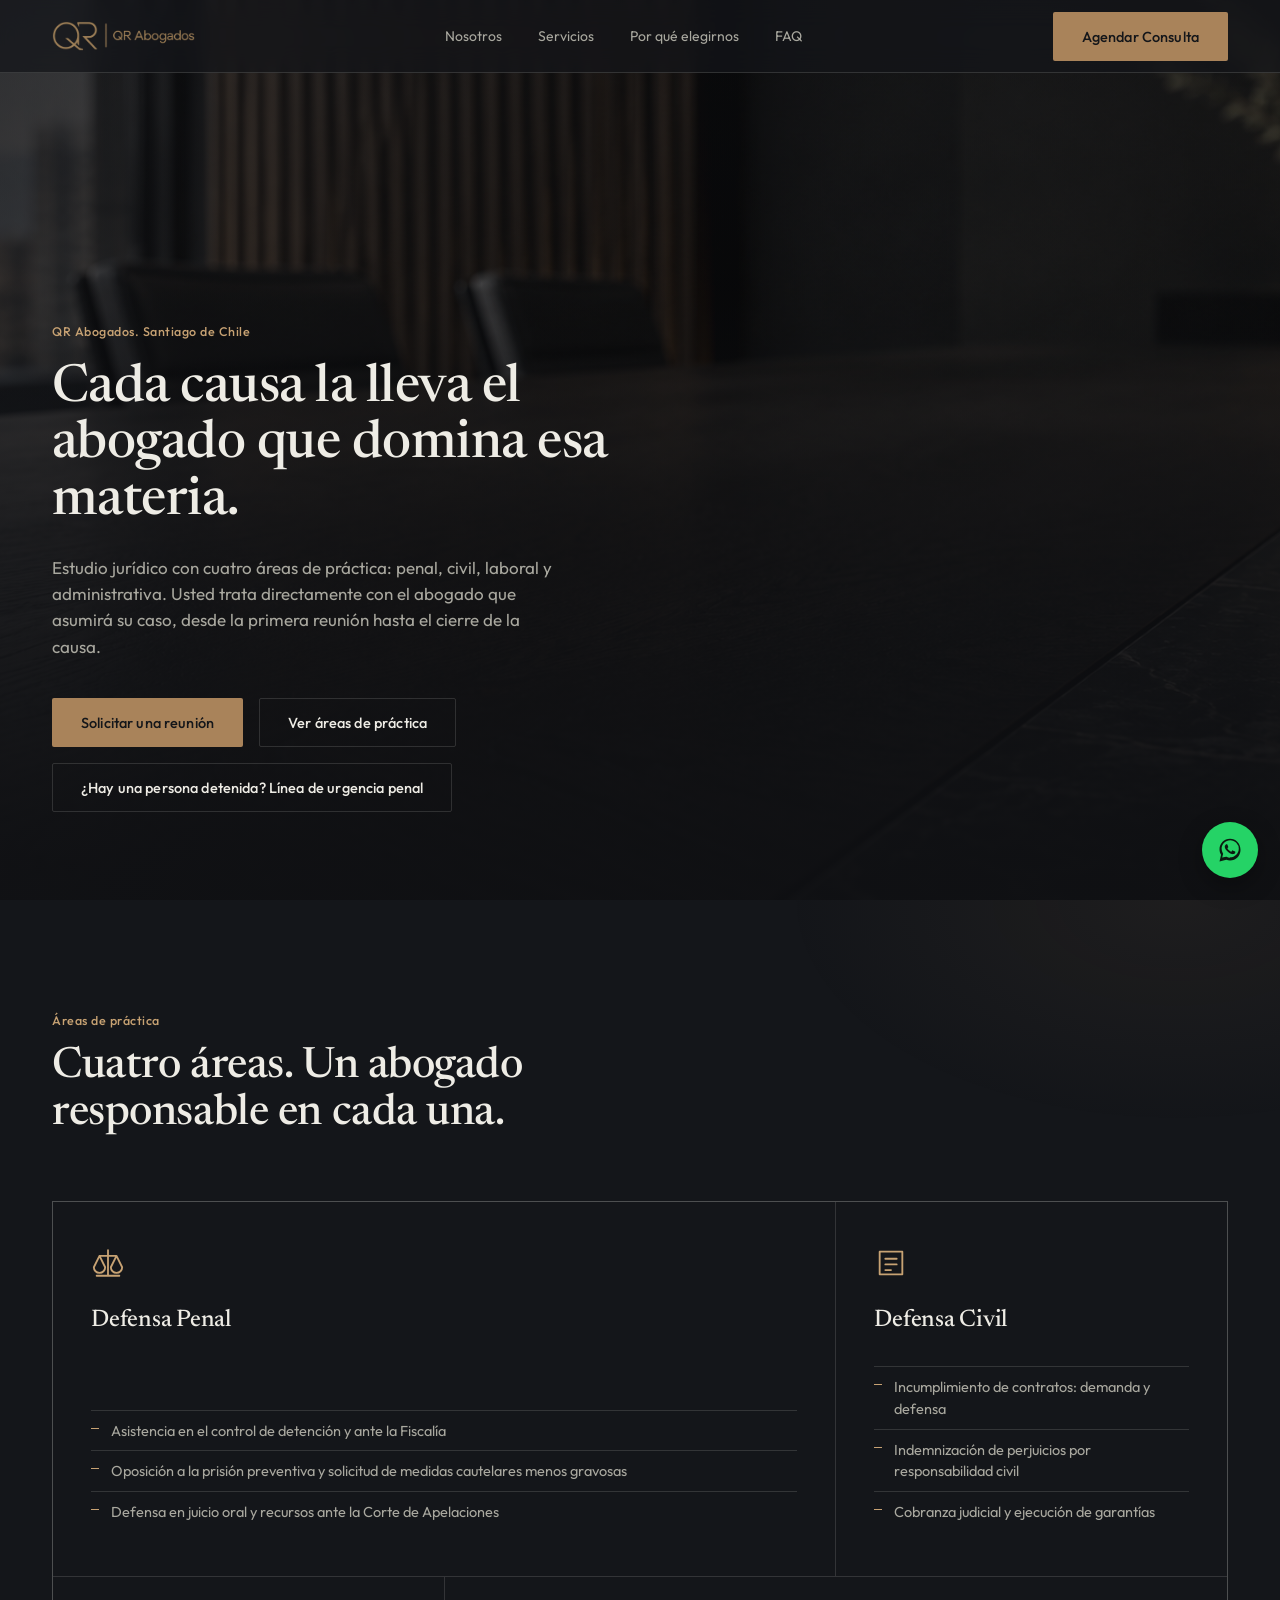
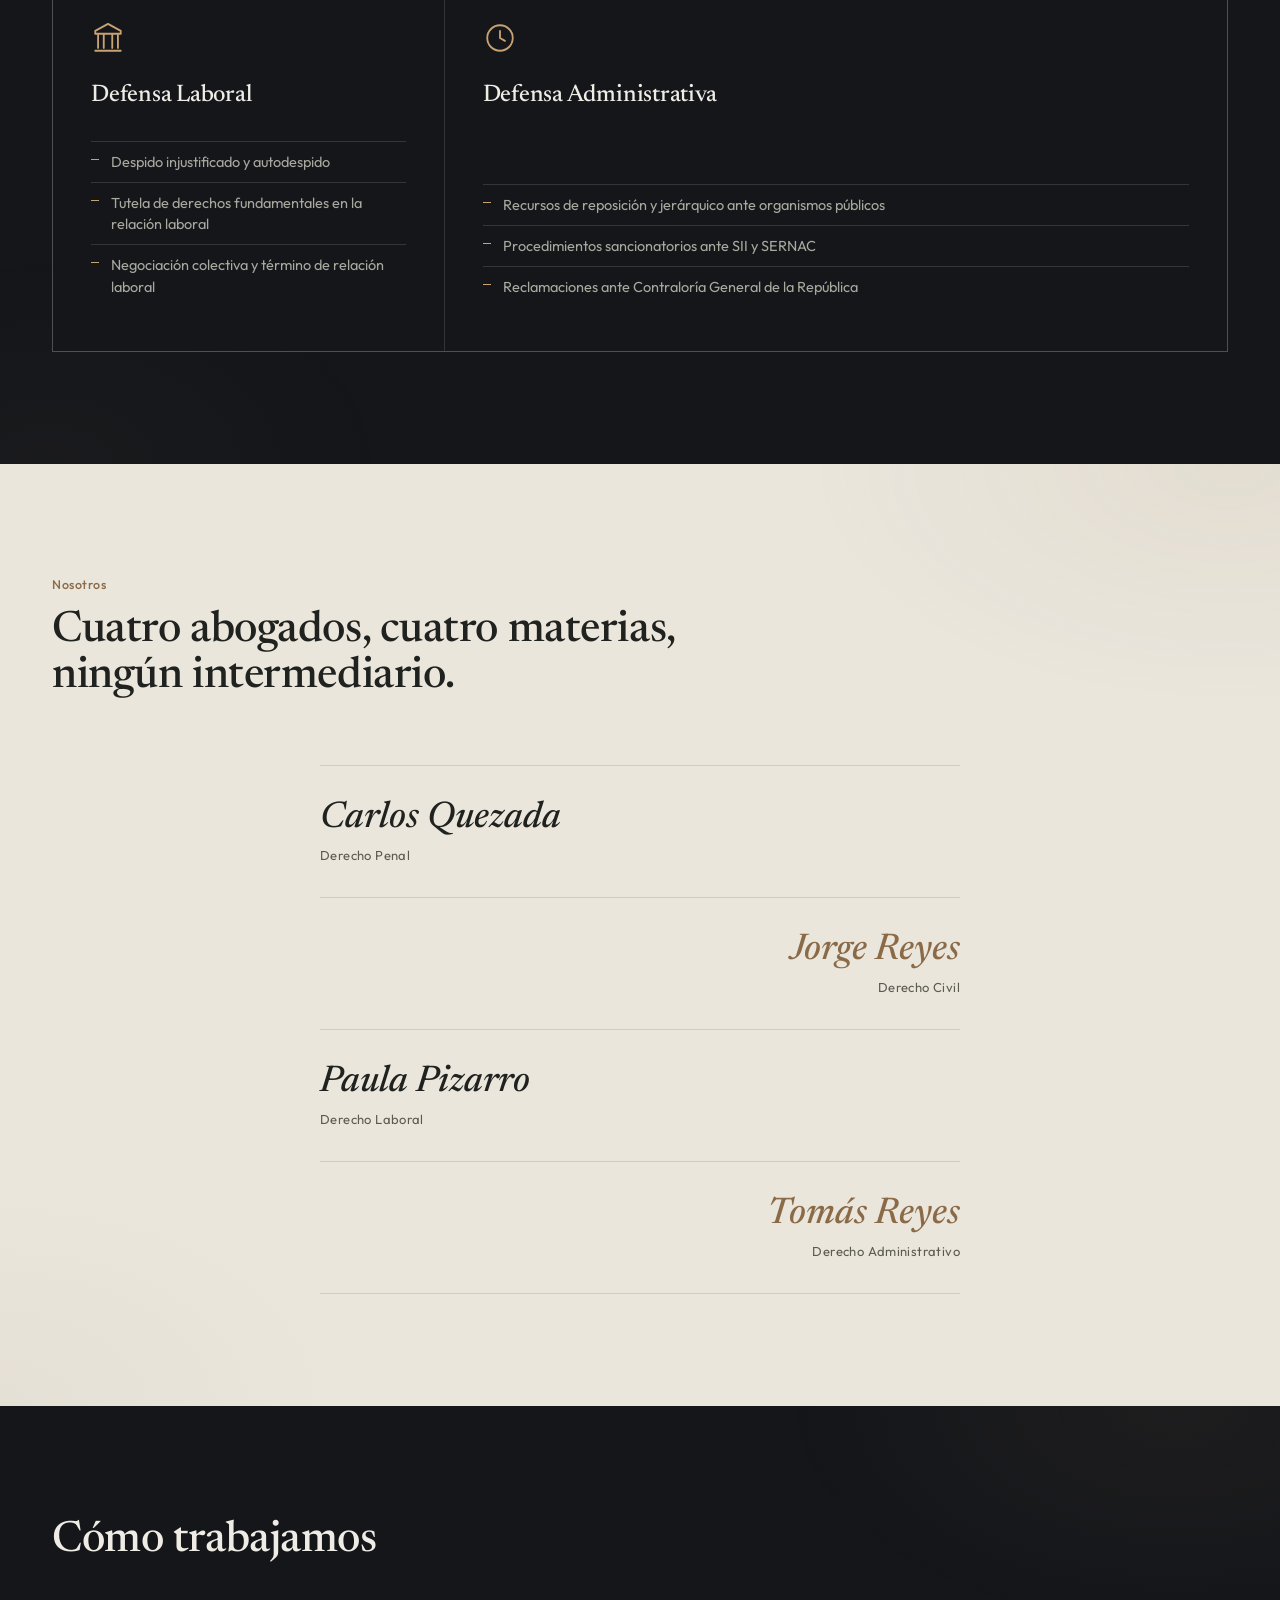
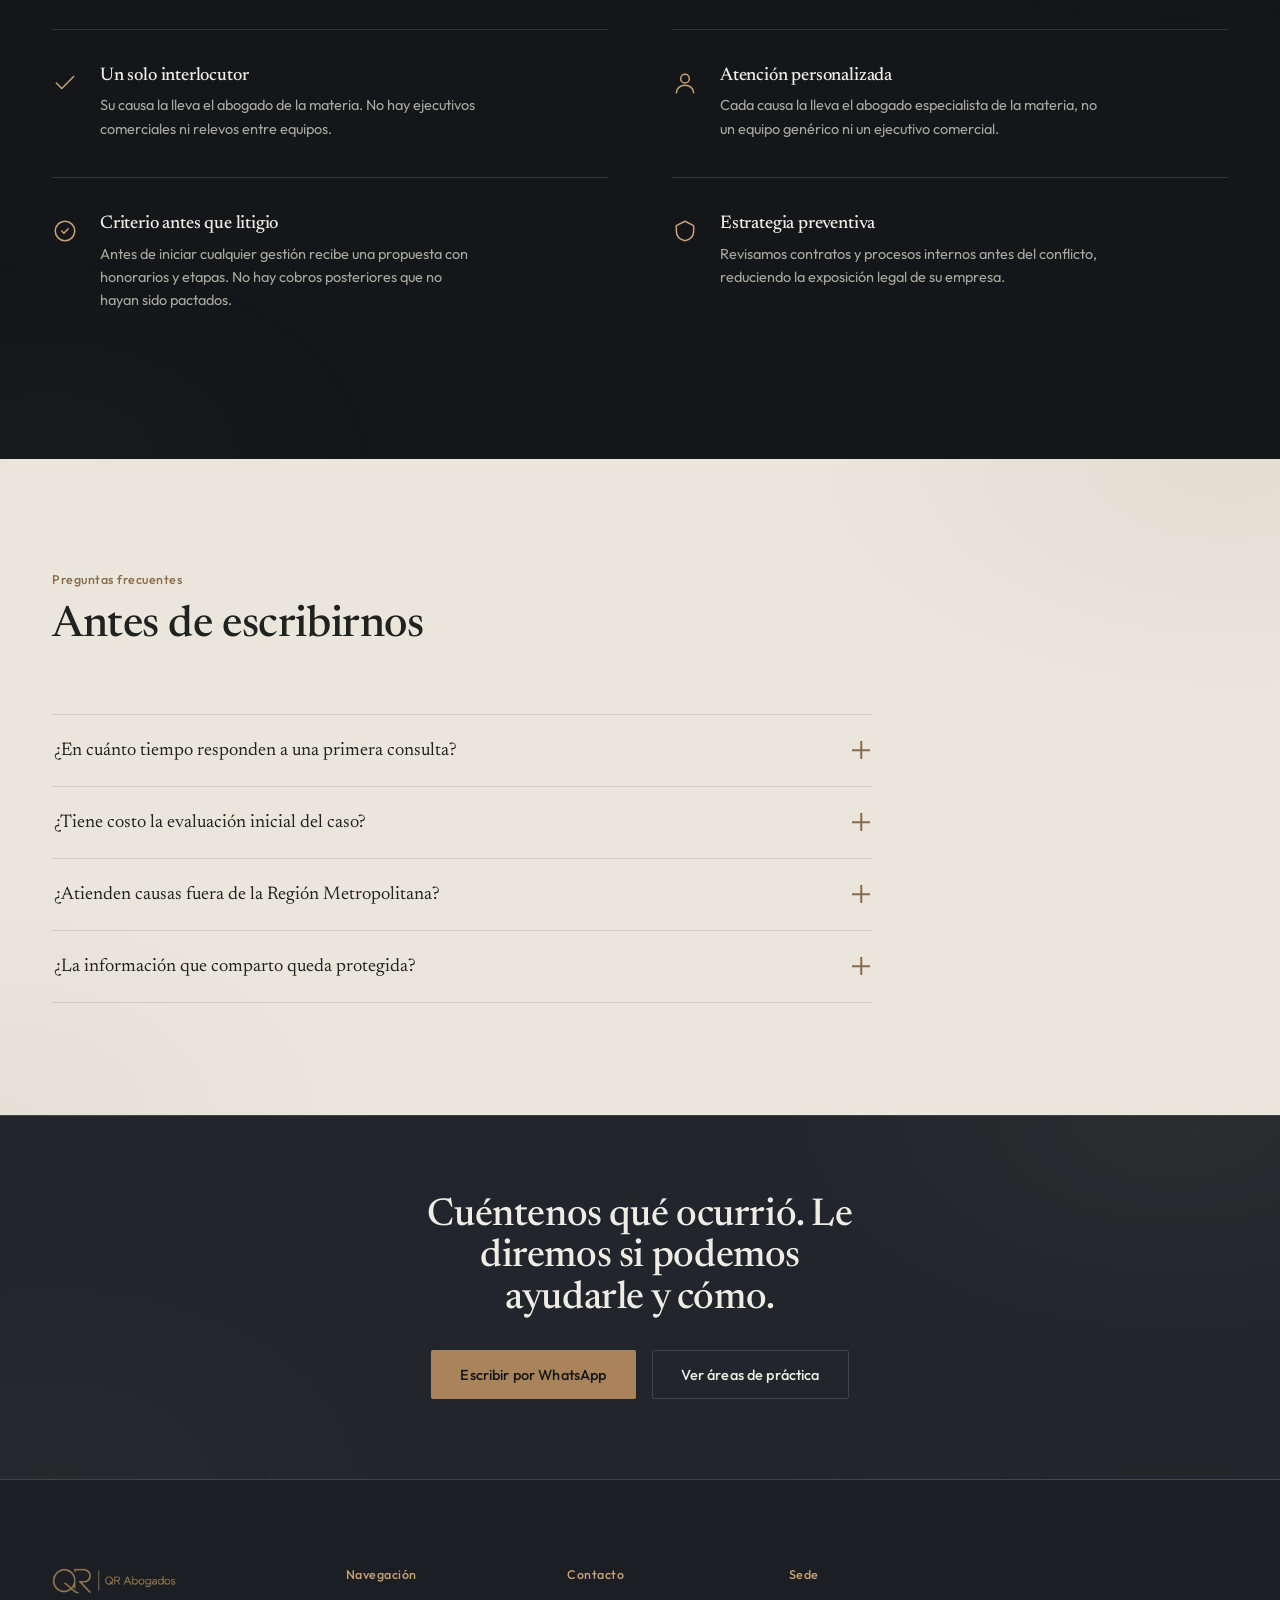
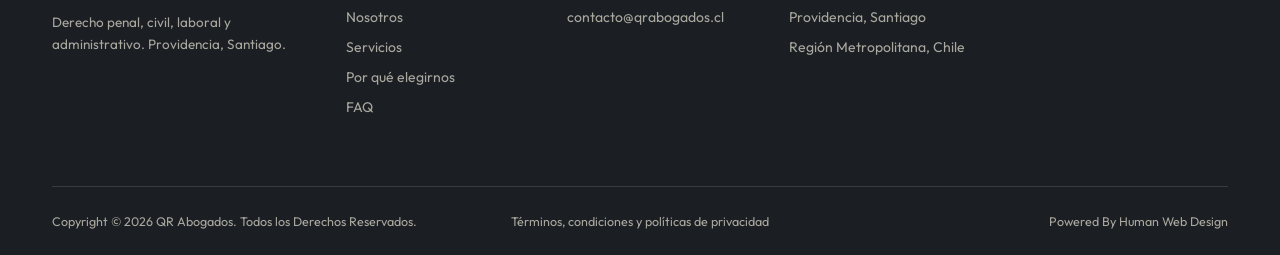
==== commit 68898412: "add legal advices" ====
--- a/index.html
+++ b/index.html
@@ -44,11 +44,13 @@
     <div class="wrap">
       <div class="hero-content">
         <span class="eyebrow hero-fade d1">QR Abogados. Santiago de Chile</span>
-        <h1 class="hero-fade d2">Estrategia legal experta para proteger su libertad, patrimonio y futuro</h1>
-        <p class="sub hero-fade d3">Representación especializada en defensas penales, civiles, laborales y administrativas.</p>
+        <h1 class="hero-fade d2">Cada causa la lleva el abogado que domina esa materia.</h1>
+        <p class="sub hero-fade d3">Estudio jurídico con cuatro áreas de práctica: penal, civil, laboral y administrativa. Usted trata directamente con el abogado que asumirá su caso, desde la primera reunión hasta el cierre de la causa.</p>
         <div class="hero-actions hero-fade d3">
-          <a href="#servicios" class="btn btn-solid">Conocer Servicios</a>
-          <a href="#contacto" class="btn btn-outline">Hablar con un Abogado</a>
+          <a href="#contacto" class="btn btn-solid">Solicitar una reunión</a>
+          <a href="#servicios" class="btn btn-outline">Ver áreas de práctica</a>
+          <br>
+          <a href="https://wa.me/56900000000" class="btn btn-outline" target="_blank" rel="noopener">¿Hay una persona detenida? Línea de urgencia penal</a>
         </div>
       </div>
     </div>
@@ -58,7 +60,7 @@
     <div class="wrap">
       <div class="section-head">
         <span class="eyebrow">Áreas de práctica</span>
-        <h2>Defensa especializada en cuatro frentes del derecho</h2>
+        <h2>Cuatro áreas. Un abogado responsable en cada una.</h2>
       </div>
     </div>
     <div class="wrap">
@@ -68,9 +70,9 @@
           <svg class="service-icon" viewBox="0 0 24 24" fill="none"><path d="M12 3v18M6 7l-4 8a4 4 0 0 0 8 0l-4-8zM18 7l-4 8a4 4 0 0 0 8 0l-4-8zM4 21h16M6 7h12" stroke="currentColor" stroke-width="1.3" stroke-linecap="round" stroke-linejoin="round"/></svg>
           <h3>Defensa Penal</h3>
           <ul>
-            <li>Defensa desde la etapa de investigación, ante fiscalía y control de detención</li>
-            <li>Solicitud de medidas cautelares menos gravosas que la prisión preventiva</li>
-            <li>Representación en juicio oral y recursos ante Corte de Apelaciones</li>
+            <li>Asistencia en el control de detención y ante la Fiscalía</li>
+            <li>Oposición a la prisión preventiva y solicitud de medidas cautelares menos gravosas</li>
+            <li>Defensa en juicio oral y recursos ante la Corte de Apelaciones</li>
           </ul>
         </div>
 
@@ -78,7 +80,7 @@
           <svg class="service-icon" viewBox="0 0 24 24" fill="none"><path d="M4 4h16v16H4z" stroke="currentColor" stroke-width="1.3" stroke-linejoin="round"/><path d="M8 9h8M8 13h8M8 17h4" stroke="currentColor" stroke-width="1.3" stroke-linecap="round"/></svg>
           <h3>Defensa Civil</h3>
           <ul>
-            <li>Redacción y litigio de incumplimiento de contratos</li>
+            <li>Incumplimiento de contratos: demanda y defensa</li>
             <li>Indemnización de perjuicios por responsabilidad civil</li>
             <li>Cobranza judicial y ejecución de garantías</li>
           </ul>
@@ -88,8 +90,8 @@
           <svg class="service-icon" viewBox="0 0 24 24" fill="none"><path d="M12 2 3 7v2h18V7L12 2zM5 10v9M9 10v9M15 10v9M19 10v9M3 21h18" stroke="currentColor" stroke-width="1.3" stroke-linecap="round" stroke-linejoin="round"/></svg>
           <h3>Defensa Laboral</h3>
           <ul>
-            <li>Impugnación de despidos injustificados y autodespido</li>
-            <li>Tutela de derechos fundamentales del trabajador</li>
+            <li>Despido injustificado y autodespido</li>
+            <li>Tutela de derechos fundamentales en la relación laboral</li>
             <li>Negociación colectiva y término de relación laboral</li>
           </ul>
         </div>
@@ -99,7 +101,7 @@
           <h3>Defensa Administrativa</h3>
           <ul>
             <li>Recursos de reposición y jerárquico ante organismos públicos</li>
-            <li>Representación en procedimientos sancionatorios ante SII y SERNAC</li>
+            <li>Procedimientos sancionatorios ante SII y SERNAC</li>
             <li>Reclamaciones ante Contraloría General de la República</li>
           </ul>
         </div>
@@ -112,35 +114,31 @@
     <div class="wrap">
       <div class="section-head">
         <span class="eyebrow">Nosotros</span>
-        <h2>Un equipo acotado, cada quien dueño de su materia</h2>
+        <h2>Cuatro abogados, cuatro materias, ningún intermediario.</h2>
       </div>
       <div class="team-list">
         <div class="team-row">
           <span class="tname">Carlos Quezada</span>
           <span class="team-meta">
             <span class="tspec">Derecho Penal</span>
-            <a class="temail" href="mailto:penal@qrabogados.cl">penal@qrabogados.cl</a>
           </span>
         </div>
         <div class="team-row">
           <span class="tname">Jorge Reyes</span>
           <span class="team-meta">
             <span class="tspec">Derecho Civil</span>
-            <a class="temail" href="mailto:civil@qrabogados.cl">civil@qrabogados.cl</a>
           </span>
         </div>
         <div class="team-row">
           <span class="tname">Paula Pizarro</span>
           <span class="team-meta">
             <span class="tspec">Derecho Laboral</span>
-            <a class="temail" href="mailto:laboral@qrabogados.cl">laboral@qrabogados.cl</a>
           </span>
         </div>
         <div class="team-row">
           <span class="tname">Tomás Reyes</span>
           <span class="team-meta">
             <span class="tspec">Derecho Administrativo</span>
-            <a class="temail" href="mailto:administrativo@qrabogados.cl">administrativo@qrabogados.cl</a>
           </span>
         </div>
       </div>
@@ -150,15 +148,14 @@
   <section id="elegirnos">
     <div class="wrap">
       <div class="section-head">
-        <span class="eyebrow">Por qué elegirnos</span>
-        <h2>Lo que un cliente encuentra al trabajar con nosotros</h2>
+        <h2>Cómo trabajamos</h2>
       </div>
       <div class="why-grid">
         <div class="why-item">
           <svg class="why-icon" viewBox="0 0 24 24" fill="none"><path d="M4 12l5 5L20 6" stroke="currentColor" stroke-width="1.4" stroke-linecap="round" stroke-linejoin="round"/></svg>
           <div>
-            <h3>Resultados comprobados</h3>
-            <p>Casos resueltos favorablemente en tribunales civiles, penales, laborales y sede administrativa a lo largo de los últimos años.</p>
+            <h3>Un solo interlocutor</h3>
+            <p>Su causa la lleva el abogado de la materia. No hay ejecutivos comerciales ni relevos entre equipos.</p>
           </div>
         </div>
         <div class="why-item">
@@ -171,8 +168,8 @@
         <div class="why-item">
           <svg class="why-icon" viewBox="0 0 24 24" fill="none"><path d="M9 12l2 2 4-4M21 12c0 4.97-4.03 9-9 9s-9-4.03-9-9 4.03-9 9-9 9 4.03 9 9z" stroke="currentColor" stroke-width="1.4" stroke-linecap="round" stroke-linejoin="round"/></svg>
           <div>
-            <h3>Transparencia</h3>
-            <p>Honorarios y plazos claros desde la primera reunión, sin cobros ocultos ni letra chica en el mandato.</p>
+            <h3>Criterio antes que litigio</h3>
+            <p>Antes de iniciar cualquier gestión recibe una propuesta con honorarios y etapas. No hay cobros posteriores que no hayan sido pactados.</p>
           </div>
         </div>
         <div class="why-item">
@@ -227,9 +224,9 @@
 
   <div class="cta-strip" id="contacto">
     <div class="wrap">
-      <h2>Cuéntenos su situación y le indicamos los pasos a seguir</h2>
+      <h2>Cuéntenos qué ocurrió. Le diremos si podemos ayudarle y cómo.</h2>
       <div class="btn-row">
-        <a href="https://wa.me/56900000000" class="btn btn-solid" target="_blank" rel="noopener">Hablar con un Abogado</a>
+        <a href="https://wa.me/56900000000" class="btn btn-solid" target="_blank" rel="noopener">Escribir por WhatsApp</a>
         <a href="#servicios" class="btn btn-outline">Ver áreas de práctica</a>
       </div>
     </div>
@@ -242,7 +239,7 @@
     <div class="footer-grid">
       <div class="footer-col">
         <img src="logo.png" alt="QR Abogados">
-        <p class="tag">Estrategia legal experta para proteger su libertad, patrimonio y futuro.</p>
+        <p class="tag">Derecho penal, civil, laboral y administrativo. Providencia, Santiago.</p>
       </div>
       <div class="footer-col">
         <h4>Navegación</h4>
@@ -253,10 +250,7 @@
       </div>
       <div class="footer-col">
         <h4>Contacto</h4>
-        <a href="mailto:penal@qrabogados.cl">penal@qrabogados.cl</a>
-        <a href="mailto:civil@qrabogados.cl">civil@qrabogados.cl</a>
-        <a href="mailto:laboral@qrabogados.cl">laboral@qrabogados.cl</a>
-        <a href="mailto:administrativo@qrabogados.cl">administrativo@qrabogados.cl</a>
+        <a href="mailto:contacto@qrabogados.cl">contacto@qrabogados.cl</a>
       </div>
       <div class="footer-col">
         <h4>Sede</h4>
@@ -266,7 +260,7 @@
     </div>
     <div class="footer-bottom">
       <p class="col-left">Copyright © 2026 QR Abogados. Todos los Derechos Reservados.</p>
-      <a class="col-center" href="#">Términos, condiciones y políticas de privacidad</a>
+      <a class="col-center" href="legal.html">Términos, condiciones y políticas de privacidad</a>
       <a class="col-right" href="https://humanwebdesign.cl" target="_blank" rel="noopener">Powered By Human Web Design</a>
     </div>
   </div>
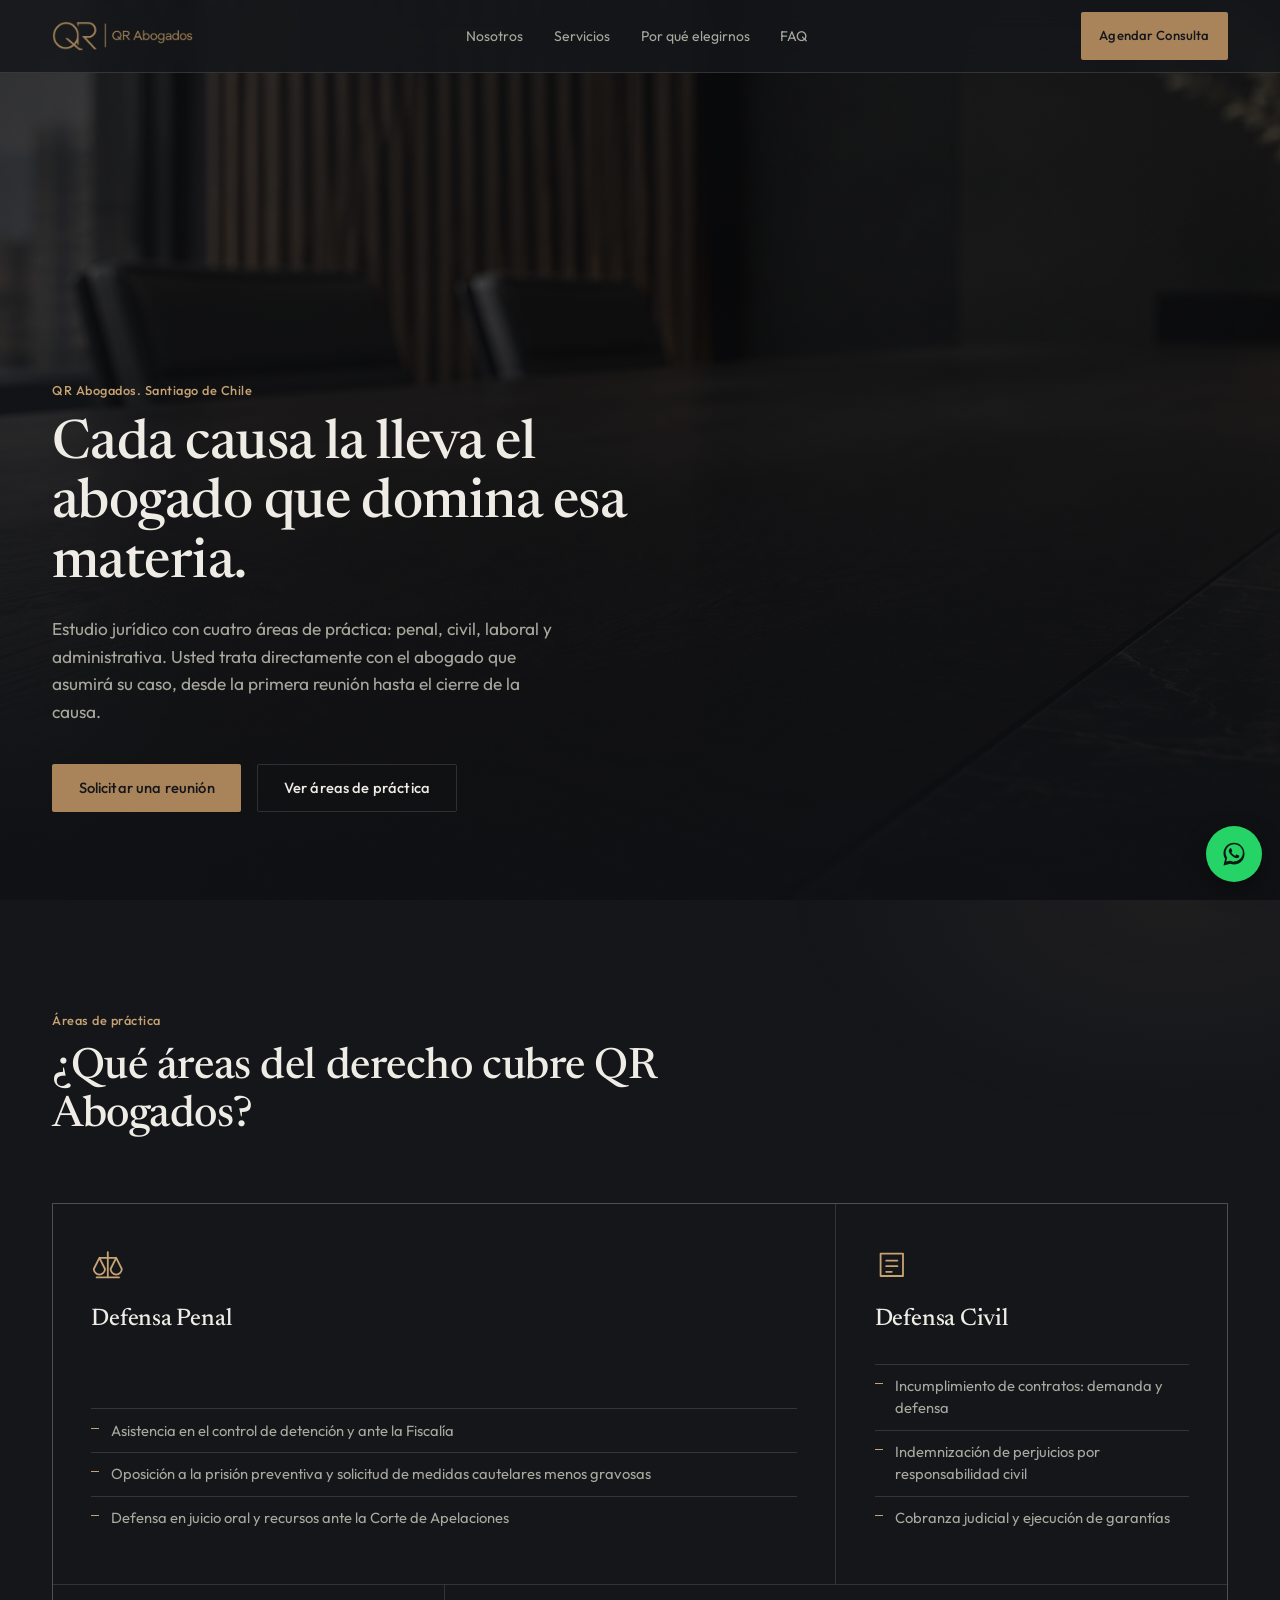
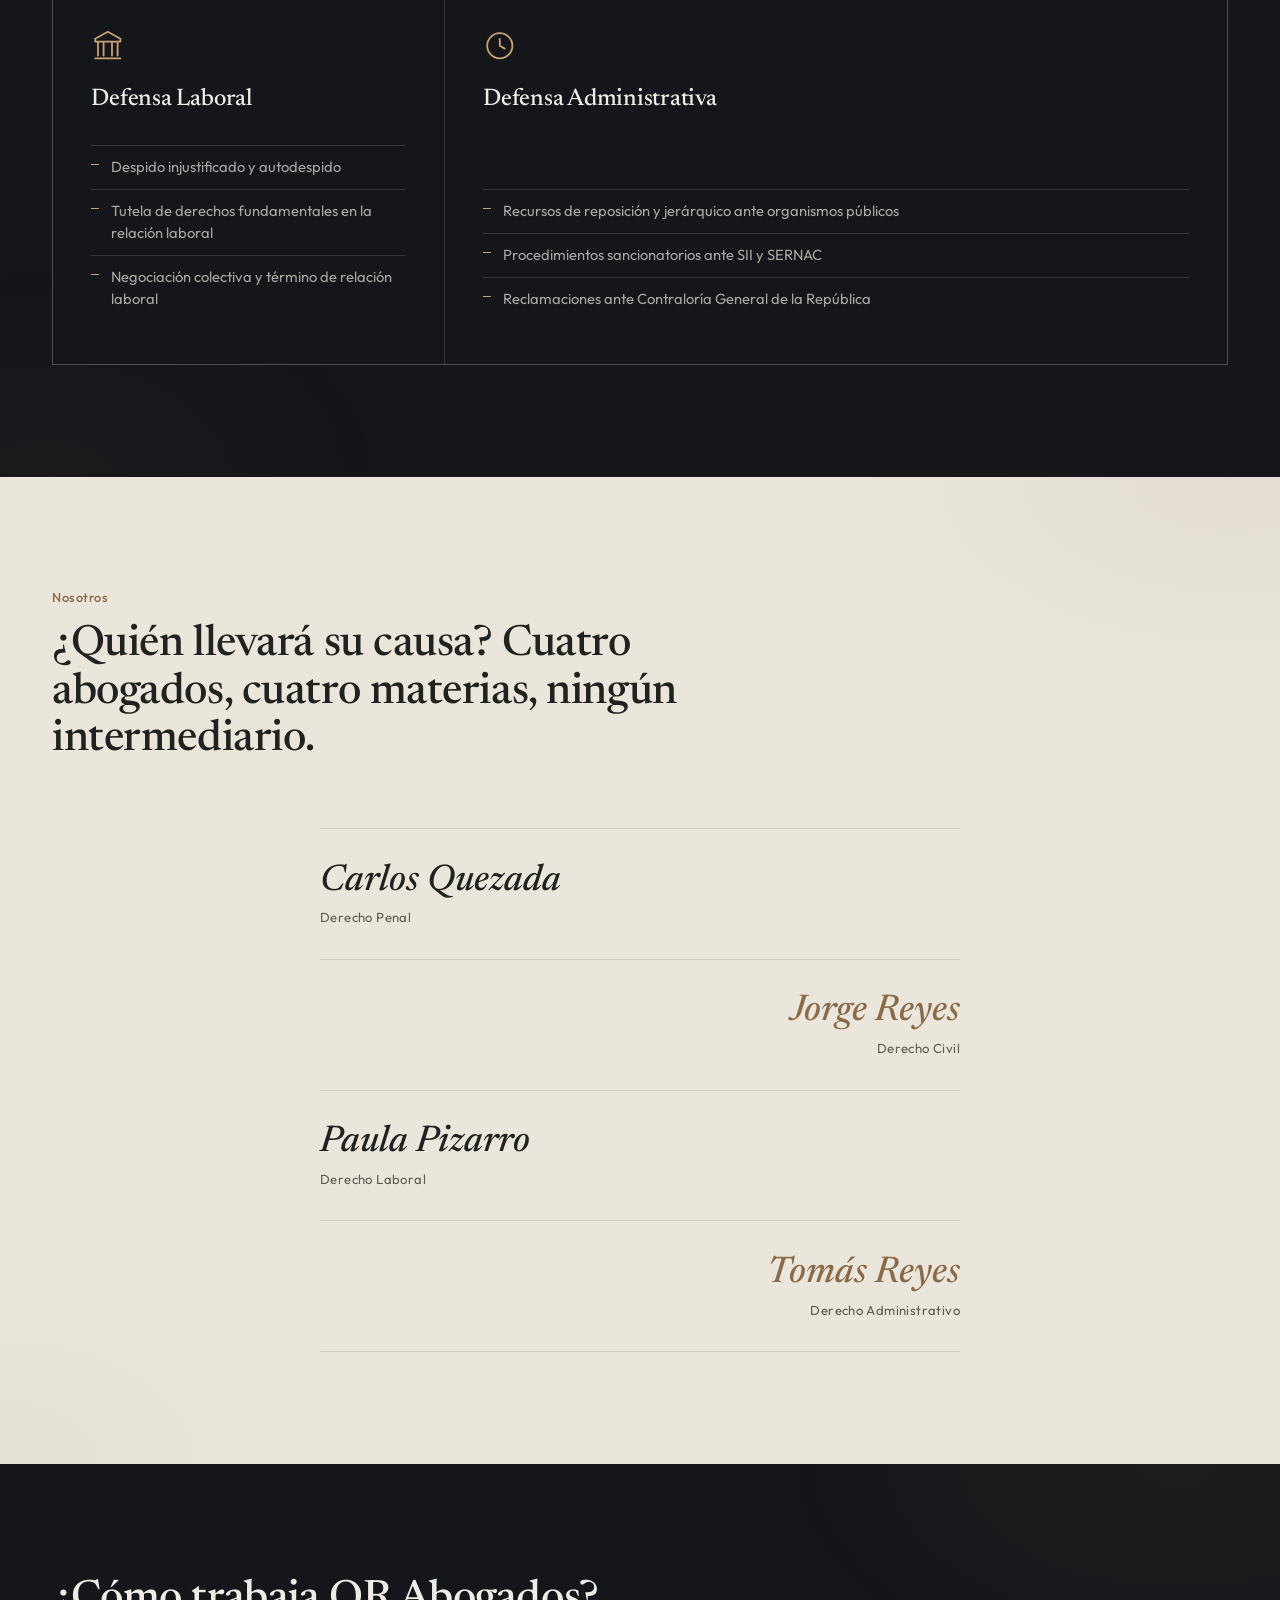
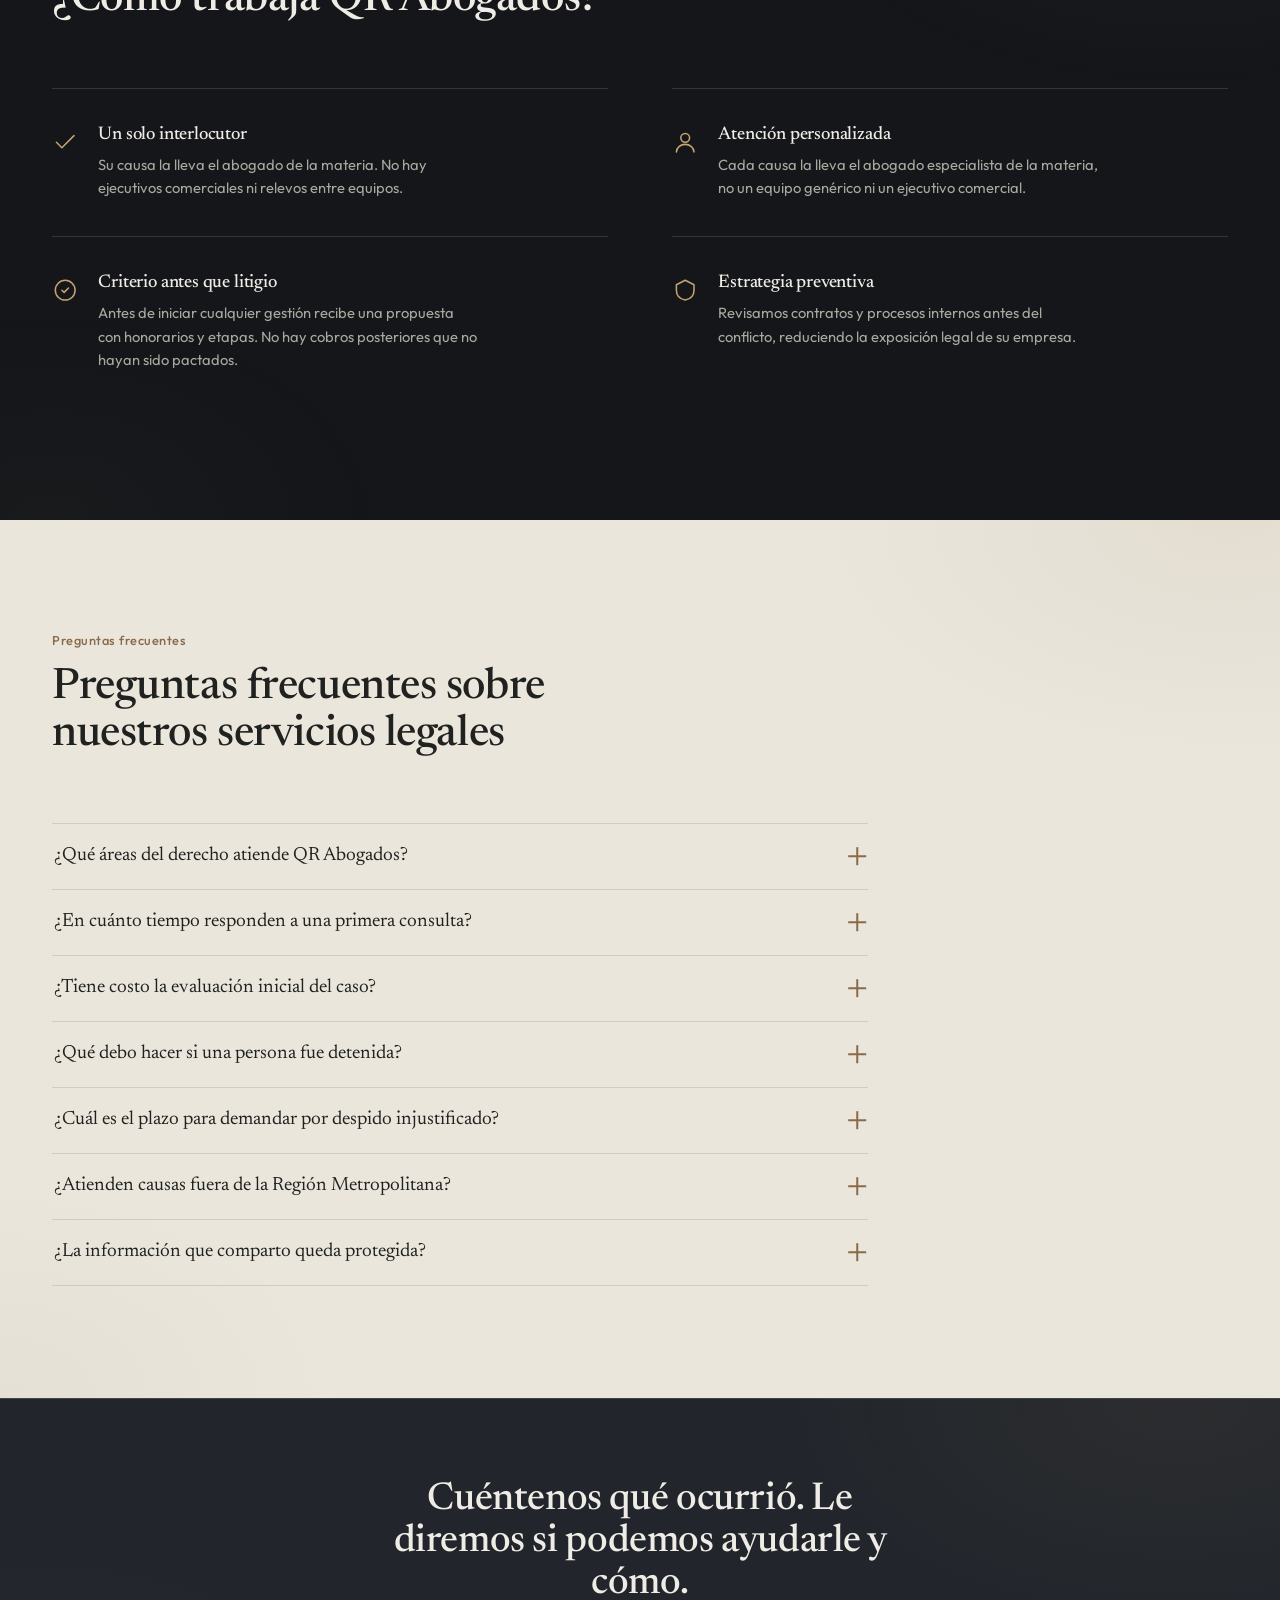
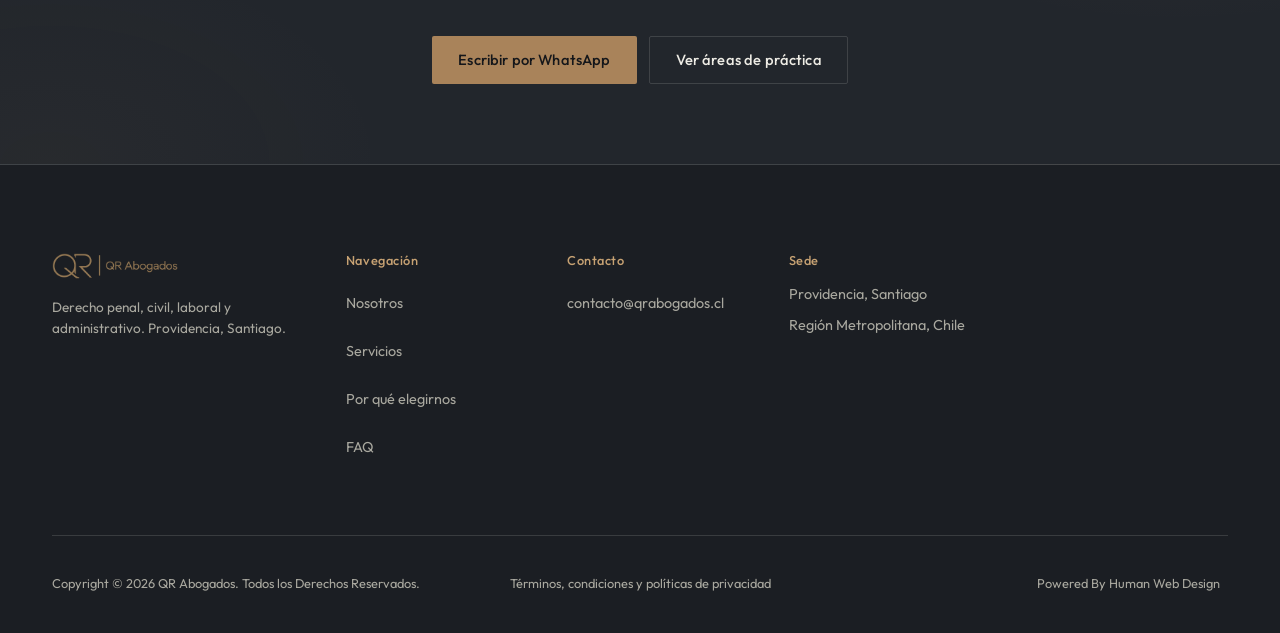
==== commit 93945424: "update responsive design" ====
--- a/index.html
+++ b/index.html
@@ -1,21 +1,228 @@
 <!DOCTYPE html>
-<html lang="es">
+<html lang="es-CL">
 <head>
 <meta charset="UTF-8">
 <meta name="viewport" content="width=device-width, initial-scale=1, viewport-fit=cover">
-<title>QR Abogados. Defensa Penal, Civil, Laboral y Administrativa en Santiago</title>
-<meta name="description" content="Bufete de abogados en Santiago especializado en defensa Penal, Civil, Laboral y Administrativa. Estrategia legal experta para proteger su libertad, patrimonio y futuro.">
+<title>Abogados en Santiago: Penal, Civil, Laboral y Administrativo | QR Abogados</title>
+<meta name="description" content="Estudio de abogados en Providencia, Santiago. Defensa penal, civil, laboral y administrativa con un abogado especialista a cargo de su causa. Primera reunión sin costo.">
+<meta name="robots" content="index, follow, max-image-preview:large, max-snippet:-1">
+<meta name="theme-color" content="#0f0f0f">
+<link rel="canonical" href="https://qrabogados.cl/">
+<link rel="alternate" hreflang="es-CL" href="https://qrabogados.cl/">
+<link rel="alternate" hreflang="x-default" href="https://qrabogados.cl/">
+
+<meta property="og:type" content="website">
+<meta property="og:site_name" content="QR Abogados">
+<meta property="og:locale" content="es_CL">
+<meta property="og:title" content="Abogados en Santiago: Penal, Civil, Laboral y Administrativo | QR Abogados">
+<meta property="og:description" content="Cuatro áreas de práctica, un abogado responsable en cada una. Defensa penal, civil, laboral y administrativa en Santiago de Chile. Primera reunión sin costo.">
+<meta property="og:url" content="https://qrabogados.cl/">
+<meta property="og:image" content="https://qrabogados.cl/og-image.jpg">
+<meta property="og:image:width" content="1200">
+<meta property="og:image:height" content="630">
+<meta property="og:image:alt" content="QR Abogados, estudio jurídico en Providencia, Santiago">
+
+<meta name="twitter:card" content="summary_large_image">
+<meta name="twitter:title" content="Abogados en Santiago: Penal, Civil, Laboral y Administrativo | QR Abogados">
+<meta name="twitter:description" content="Cuatro áreas de práctica, un abogado responsable en cada una. Defensa penal, civil, laboral y administrativa en Santiago de Chile. Primera reunión sin costo.">
+<meta name="twitter:image" content="https://qrabogados.cl/og-image.jpg">
+
+<script type="application/ld+json">
+{
+  "@context": "https://schema.org",
+  "@type": "LegalService",
+  "@id": "https://qrabogados.cl/#organization",
+  "name": "QR Abogados",
+  "url": "https://qrabogados.cl/",
+  "logo": "https://qrabogados.cl/logo.png",
+  "image": "https://qrabogados.cl/og-image.jpg",
+  "description": "Estudio jurídico en Providencia, Santiago de Chile, con cuatro áreas de práctica: defensa penal, civil, laboral y administrativa. Cada causa la lleva el abogado especialista de la materia.",
+  "email": "contacto@qrabogados.cl",
+  "telephone": "+56900000000",
+  "address": {
+    "@type": "PostalAddress",
+    "addressLocality": "Providencia",
+    "addressRegion": "Región Metropolitana de Santiago",
+    "addressCountry": "CL"
+  },
+  "areaServed": [
+    {
+      "@type": "City",
+      "name": "Santiago"
+    },
+    {
+      "@type": "AdministrativeArea",
+      "name": "Región Metropolitana de Santiago"
+    },
+    {
+      "@type": "Country",
+      "name": "Chile"
+    }
+  ],
+  "availableLanguage": "es",
+  "openingHoursSpecification": [
+    {
+      "@type": "OpeningHoursSpecification",
+      "dayOfWeek": [
+        "Monday",
+        "Tuesday",
+        "Wednesday",
+        "Thursday",
+        "Friday"
+      ],
+      "opens": "09:00",
+      "closes": "18:00"
+    }
+  ],
+  "knowsAbout": [
+    "Derecho Penal",
+    "Derecho Civil",
+    "Derecho Laboral",
+    "Derecho Administrativo"
+  ],
+  "hasOfferCatalog": {
+    "@type": "OfferCatalog",
+    "name": "Áreas de práctica",
+    "itemListElement": [
+      {
+        "@type": "Offer",
+        "itemOffered": {
+          "@type": "Service",
+          "name": "Defensa Penal",
+          "description": "Asistencia en el control de detención y ante la Fiscalía, oposición a la prisión preventiva, defensa en juicio oral y recursos ante la Corte de Apelaciones."
+        }
+      },
+      {
+        "@type": "Offer",
+        "itemOffered": {
+          "@type": "Service",
+          "name": "Defensa Civil",
+          "description": "Demanda y defensa por incumplimiento de contratos, indemnización de perjuicios por responsabilidad civil, cobranza judicial y ejecución de garantías."
+        }
+      },
+      {
+        "@type": "Offer",
+        "itemOffered": {
+          "@type": "Service",
+          "name": "Defensa Laboral",
+          "description": "Despido injustificado y autodespido, tutela de derechos fundamentales, negociación colectiva y término de relación laboral."
+        }
+      },
+      {
+        "@type": "Offer",
+        "itemOffered": {
+          "@type": "Service",
+          "name": "Defensa Administrativa",
+          "description": "Recursos de reposición y jerárquico, procedimientos sancionatorios ante SII y SERNAC, reclamaciones ante Contraloría General de la República."
+        }
+      }
+    ]
+  },
+  "employee": [
+    {
+      "@type": "Person",
+      "name": "Carlos Quezada",
+      "jobTitle": "Abogado, Derecho Penal",
+      "knowsAbout": "Derecho Penal"
+    },
+    {
+      "@type": "Person",
+      "name": "Jorge Reyes",
+      "jobTitle": "Abogado, Derecho Civil",
+      "knowsAbout": "Derecho Civil"
+    },
+    {
+      "@type": "Person",
+      "name": "Paula Pizarro",
+      "jobTitle": "Abogada, Derecho Laboral",
+      "knowsAbout": "Derecho Laboral"
+    },
+    {
+      "@type": "Person",
+      "name": "Tomás Reyes",
+      "jobTitle": "Abogado, Derecho Administrativo",
+      "knowsAbout": "Derecho Administrativo"
+    }
+  ]
+}
+</script>
+<script type="application/ld+json">
+{
+  "@context": "https://schema.org",
+  "@type": "FAQPage",
+  "mainEntity": [
+    {
+      "@type": "Question",
+      "name": "¿Qué áreas del derecho atiende QR Abogados?",
+      "acceptedAnswer": {
+        "@type": "Answer",
+        "text": "QR Abogados atiende cuatro áreas en Santiago de Chile: defensa penal, defensa civil, defensa laboral y defensa administrativa. Cada causa la lleva el abogado especialista en esa materia."
+      }
+    },
+    {
+      "@type": "Question",
+      "name": "¿En cuánto tiempo responden a una primera consulta?",
+      "acceptedAnswer": {
+        "@type": "Answer",
+        "text": "Respondemos toda solicitud dentro de un día hábil. En causas penales con detenido, la respuesta es inmediata a través del canal de urgencia."
+      }
+    },
+    {
+      "@type": "Question",
+      "name": "¿Tiene costo la evaluación inicial del caso?",
+      "acceptedAnswer": {
+        "@type": "Answer",
+        "text": "La primera reunión de evaluación no tiene costo. Ahí revisamos los antecedentes y le entregamos una propuesta de honorarios por escrito antes de iniciar cualquier gestión."
+      }
+    },
+    {
+      "@type": "Question",
+      "name": "¿Qué debo hacer si una persona fue detenida?",
+      "acceptedAnswer": {
+        "@type": "Answer",
+        "text": "Contacte de inmediato a nuestra línea de urgencia penal. Un abogado penalista asistirá en el control de detención, audiencia en la que el juez de garantía revisa la legalidad de la detención y decide las medidas cautelares, y que debe realizarse dentro de las 24 horas siguientes a la detención."
+      }
+    },
+    {
+      "@type": "Question",
+      "name": "¿Cuál es el plazo para demandar por despido injustificado?",
+      "acceptedAnswer": {
+        "@type": "Answer",
+        "text": "En Chile, el trabajador tiene 60 días hábiles desde la separación para demandar por despido injustificado. Conviene consultar cuanto antes, porque este plazo se pierde con facilidad."
+      }
+    },
+    {
+      "@type": "Question",
+      "name": "¿Atienden causas fuera de la Región Metropolitana?",
+      "acceptedAnswer": {
+        "@type": "Answer",
+        "text": "Sí. Representamos clientes en tribunales de regiones a través de audiencias remotas y, cuando la causa lo requiere, presencia física del abogado a cargo."
+      }
+    },
+    {
+      "@type": "Question",
+      "name": "¿La información que comparto queda protegida?",
+      "acceptedAnswer": {
+        "@type": "Answer",
+        "text": "Toda comunicación está protegida por secreto profesional. Los antecedentes de su causa solo son conocidos por el abogado especialista asignado."
+      }
+    }
+  ]
+}
+</script>
+
 <link rel="preconnect" href="https://fonts.googleapis.com">
 <link rel="preconnect" href="https://fonts.gstatic.com" crossorigin>
 <link href="https://fonts.googleapis.com/css2?family=Newsreader:ital,wght@0,400;0,500;0,600;1,400;1,500&family=Outfit:wght@300;400;500;600;700&display=swap" rel="stylesheet">
 <link rel="stylesheet" href="styles.css">
+<link rel="icon" type="image/x-icon" href="/favicon.ico">
 </head>
 <body>
 
 <header class="nav">
   <div class="wrap nav-inner">
-    <a href="#top" class="nav-logo"><img src="logo.png" alt="QR Abogados"></a>
-    <nav class="nav-links">
+    <a href="#top" class="nav-logo"><img src="logo.png" alt="QR Abogados" fetchpriority="high"></a>
+    <nav class="nav-links" aria-label="Principal">
       <a href="#nosotros">Nosotros</a>
       <a href="#servicios">Servicios</a>
       <a href="#elegirnos">Por qué elegirnos</a>
@@ -23,19 +230,21 @@
     </nav>
     <div class="nav-cta">
       <a href="#contacto" class="btn btn-solid">Agendar Consulta</a>
-      <button class="nav-toggle" id="navToggle" aria-label="Abrir menú" aria-expanded="false">
-        <svg width="22" height="22" viewBox="0 0 24 24" fill="none"><path d="M3 6h18M3 12h18M3 18h18" stroke="currentColor" stroke-width="1.6" stroke-linecap="round"/></svg>
+      <button class="nav-toggle" id="navToggle" type="button" aria-label="Abrir menú" aria-expanded="false" aria-controls="mobileMenu">
+        <svg class="i-open" width="24" height="24" viewBox="0 0 24 24" fill="none" aria-hidden="true"><path d="M3 6h18M3 12h18M3 18h18" stroke="currentColor" stroke-width="1.6" stroke-linecap="round"/></svg>
+        <svg class="i-close" width="24" height="24" viewBox="0 0 24 24" fill="none" aria-hidden="true"><path d="M5 5l14 14M19 5L5 19" stroke="currentColor" stroke-width="1.6" stroke-linecap="round"/></svg>
       </button>
     </div>
   </div>
 </header>
 
-<div class="mobile-menu" id="mobileMenu">
+<nav class="mobile-menu" id="mobileMenu" aria-label="Menú móvil">
   <a href="#nosotros">Nosotros</a>
   <a href="#servicios">Servicios</a>
   <a href="#elegirnos">Por qué elegirnos</a>
   <a href="#faq">FAQ</a>
-</div>
+  <a href="#contacto" class="btn btn-solid mobile-menu-cta">Agendar Consulta</a>
+</nav>
 
 <main id="top">
 
@@ -47,20 +256,20 @@
         <h1 class="hero-fade d2">Cada causa la lleva el abogado que domina esa materia.</h1>
         <p class="sub hero-fade d3">Estudio jurídico con cuatro áreas de práctica: penal, civil, laboral y administrativa. Usted trata directamente con el abogado que asumirá su caso, desde la primera reunión hasta el cierre de la causa.</p>
         <div class="hero-actions hero-fade d3">
-          <a href="#contacto" class="btn btn-solid">Solicitar una reunión</a>
-          <a href="#servicios" class="btn btn-outline">Ver áreas de práctica</a>
-          <br>
-          <a href="https://wa.me/56900000000" class="btn btn-outline" target="_blank" rel="noopener">¿Hay una persona detenida? Línea de urgencia penal</a>
+          <div class="hero-actions-row">
+            <a href="#contacto" class="btn btn-solid">Solicitar una reunión</a>
+            <a href="#servicios" class="btn btn-outline">Ver áreas de práctica</a>
+          </div>
         </div>
       </div>
     </div>
   </section>
 
-  <section id="servicios">
+  <section id="servicios" aria-labelledby="servicios-title">
     <div class="wrap">
       <div class="section-head">
         <span class="eyebrow">Áreas de práctica</span>
-        <h2>Cuatro áreas. Un abogado responsable en cada una.</h2>
+        <h2 id="servicios-title">¿Qué áreas del derecho cubre QR Abogados?</h2>
       </div>
     </div>
     <div class="wrap">
@@ -114,7 +323,7 @@
     <div class="wrap">
       <div class="section-head">
         <span class="eyebrow">Nosotros</span>
-        <h2>Cuatro abogados, cuatro materias, ningún intermediario.</h2>
+        <h2>¿Quién llevará su causa? Cuatro abogados, cuatro materias, ningún intermediario.</h2>
       </div>
       <div class="team-list">
         <div class="team-row">
@@ -148,7 +357,7 @@
   <section id="elegirnos">
     <div class="wrap">
       <div class="section-head">
-        <h2>Cómo trabajamos</h2>
+        <h2>¿Cómo trabaja QR Abogados?</h2>
       </div>
       <div class="why-grid">
         <div class="why-item">
@@ -187,11 +396,18 @@
     <div class="wrap">
       <div class="section-head">
         <span class="eyebrow">Preguntas frecuentes</span>
-        <h2>Antes de escribirnos</h2>
+        <h2>Preguntas frecuentes sobre nuestros servicios legales</h2>
       </div>
       <div class="faq-list">
         <div class="faq-item">
           <button class="faq-q" aria-expanded="false">
+            <span>¿Qué áreas del derecho atiende QR Abogados?</span>
+            <span class="plus"></span>
+          </button>
+          <div class="faq-a"><p>QR Abogados atiende cuatro áreas en Santiago de Chile: defensa penal, defensa civil, defensa laboral y defensa administrativa. Cada causa la lleva el abogado especialista en esa materia.</p></div>
+        </div>
+        <div class="faq-item">
+          <button class="faq-q" aria-expanded="false">
             <span>¿En cuánto tiempo responden a una primera consulta?</span>
             <span class="plus"></span>
           </button>
@@ -203,6 +419,20 @@
             <span class="plus"></span>
           </button>
           <div class="faq-a"><p>La primera reunión de evaluación no tiene costo. Ahí revisamos los antecedentes y le entregamos una propuesta de honorarios por escrito antes de iniciar cualquier gestión.</p></div>
+        </div>
+        <div class="faq-item">
+          <button class="faq-q" aria-expanded="false">
+            <span>¿Qué debo hacer si una persona fue detenida?</span>
+            <span class="plus"></span>
+          </button>
+          <div class="faq-a"><p>Contacte de inmediato a nuestra línea de urgencia penal. Un abogado penalista asistirá en el control de detención, audiencia en la que el juez de garantía revisa la legalidad de la detención y decide las medidas cautelares, y que debe realizarse dentro de las 24 horas siguientes a la detención.</p></div>
+        </div>
+        <div class="faq-item">
+          <button class="faq-q" aria-expanded="false">
+            <span>¿Cuál es el plazo para demandar por despido injustificado?</span>
+            <span class="plus"></span>
+          </button>
+          <div class="faq-a"><p>En Chile, el trabajador tiene 60 días hábiles desde la separación para demandar por despido injustificado. Conviene consultar cuanto antes, porque este plazo se pierde con facilidad.</p></div>
         </div>
         <div class="faq-item">
           <button class="faq-q" aria-expanded="false">
@@ -226,7 +456,7 @@
     <div class="wrap">
       <h2>Cuéntenos qué ocurrió. Le diremos si podemos ayudarle y cómo.</h2>
       <div class="btn-row">
-        <a href="https://wa.me/56900000000" class="btn btn-solid" target="_blank" rel="noopener">Escribir por WhatsApp</a>
+        <a href="https://wa.me/56974319928" class="btn btn-solid" target="_blank" rel="noopener">Escribir por WhatsApp</a>
         <a href="#servicios" class="btn btn-outline">Ver áreas de práctica</a>
       </div>
     </div>
@@ -238,7 +468,7 @@
   <div class="wrap">
     <div class="footer-grid">
       <div class="footer-col">
-        <img src="logo.png" alt="QR Abogados">
+        <img src="logo.png" alt="QR Abogados" loading="lazy">
         <p class="tag">Derecho penal, civil, laboral y administrativo. Providencia, Santiago.</p>
       </div>
       <div class="footer-col">
@@ -266,11 +496,11 @@
   </div>
 </footer>
 
-<a class="wa-float" href="https://wa.me/56900000000" target="_blank" rel="noopener" aria-label="Escribir por WhatsApp">
+<a class="wa-float" href="https://wa.me/56974319928" target="_blank" rel="noopener" aria-label="Escribir por WhatsApp">
   <svg viewBox="0 0 32 32" fill="currentColor"><path d="M16.01 3C9.38 3 4 8.38 4 15.01c0 2.35.66 4.55 1.8 6.43L4 29l7.76-1.75a11.9 11.9 0 0 0 4.25.78c6.63 0 12.01-5.38 12.01-12.02C28.02 8.38 22.64 3 16.01 3Zm0 21.79c-1.42 0-2.8-.36-4.02-1.03l-.29-.16-4.6 1.04 1.06-4.48-.19-.3a9.7 9.7 0 0 1-1.53-5.25c0-5.4 4.4-9.79 9.8-9.79 2.62 0 5.08 1.02 6.93 2.87a9.72 9.72 0 0 1 2.87 6.93c0 5.4-4.4 9.79-9.8 9.79Zm5.36-7.33c-.29-.15-1.74-.86-2.01-.96-.27-.1-.47-.15-.66.15-.2.29-.76.96-.94 1.16-.17.19-.35.22-.64.07-.29-.15-1.24-.46-2.36-1.46-.87-.78-1.46-1.74-1.63-2.03-.17-.29-.02-.45.13-.6.13-.13.29-.35.44-.52.15-.17.19-.3.29-.49.1-.2.05-.37-.02-.52-.07-.15-.66-1.6-.91-2.2-.24-.57-.48-.5-.66-.5-.17 0-.37-.02-.56-.02s-.52.07-.79.37c-.27.29-1.04 1.02-1.04 2.48 0 1.46 1.07 2.88 1.21 3.08.15.19 2.1 3.2 5.08 4.49.71.31 1.26.49 1.69.62.71.23 1.36.2 1.87.12.57-.09 1.74-.71 1.98-1.4.25-.68.25-1.27.17-1.4-.07-.13-.27-.2-.56-.35Z"/></svg>
 </a>
 
-<script src="script.js"></script>
+<script src="script.js" defer></script>
 
 </body>
-</html>
+</html>
--- a/styles.css
+++ b/styles.css
@@ -1,376 +1,401 @@
+/* =========================================================
+   QR Abogados · styles.css
+   Mobile-first. Breakpoints:
+     Mobile  < 768px   (estilos base)
+     Tablet  768–1024px (@media min-width:768px)
+     Desktop > 1024px   (@media min-width:1025px)
+   ========================================================= */
 :root{
-    --charcoal:#14161a;
-    --charcoal-2:#1b1e23;
-    --charcoal-3:#22262c;
-    --stone:#eae6dc;
-    --stone-2:#ddd6c6;
-    --stone-3:#d0c8b4;
-    --bronze:#a9835a;
-    --bronze-light:#c7a273;
-    --bronze-dark:#8a6a47;
-    --ink:#eeece5;
-    --ink-dim:#a9a89f;
-    --text-dark:#20221f;
-    --text-dim:#5c5b52;
-    --line-light:rgba(238,236,229,0.14);
-    --line-dark:rgba(20,22,26,0.12);
-    --ease-out: cubic-bezier(0.23, 1, 0.32, 1);
-    --ease-in-out: cubic-bezier(0.77, 0, 0.175, 1);
-    --radius: 2px;
-    padding-top: env(safe-area-inset-top, 0px);
-    padding-bottom: env(safe-area-inset-bottom, 0px);
+  --charcoal:#14161a;
+  --charcoal-2:#1b1e23;
+  --charcoal-3:#22262c;
+  --stone:#eae6dc;
+  --stone-2:#ddd6c6;
+  --stone-3:#d0c8b4;
+  --bronze:#a9835a;
+  --bronze-light:#c7a273;
+  --bronze-dark:#8a6a47;
+  --ink:#eeece5;
+  --ink-dim:#a9a89f;
+  --text-dark:#20221f;
+  --text-dim:#5c5b52;
+  --line-light:rgba(238,236,229,0.14);
+  --line-dark:rgba(20,22,26,0.12);
+  --ease-out:cubic-bezier(0.23,1,0.32,1);
+  --ease-in-out:cubic-bezier(0.77,0,0.175,1);
+  --radius:2px;
+  --nav-h:4.5rem;
+  --safe-top:env(safe-area-inset-top,0px);
+  --pad-x:clamp(1.25rem,5vw,2rem);
+  --section-y:clamp(4.5rem,10vw,7rem);
+  --tap:3rem; /* 48px: zona de toque mínima */
+}
+*{box-sizing:border-box;margin:0;padding:0;}
+html{
+  scroll-behavior:smooth;
+  scroll-padding-top:calc(var(--nav-h) + var(--safe-top) + 0.75rem);
+  -webkit-text-size-adjust:100%;text-size-adjust:100%;
+  -webkit-tap-highlight-color:transparent;
+}
+html.menu-open, html.menu-open body{overflow:hidden;}
+body{
+  font-family:'Outfit',-apple-system,sans-serif;
+  background:var(--charcoal);
+  color:var(--ink);
+  -webkit-font-smoothing:antialiased;
+  overflow-x:hidden;
+  overflow-x:clip;
+  position:relative;
+  min-width:320px;
+}
+#servicios,#elegirnos,.cta-strip{
+  position:relative;
+  background-image:
+    radial-gradient(35rem 20rem at 92% 0%,rgba(169,131,90,0.07),transparent 70%),
+    radial-gradient(30rem 19rem at 4% 100%,rgba(169,131,90,0.04),transparent 70%);
+}
+img,svg{max-width:100%;}
+img{display:block;height:auto;}
+a{color:inherit;text-decoration:none;}
+ul,ol{list-style:none;}
+a,button,summary,[role="button"]{touch-action:manipulation;} /* elimina el retardo táctil de ~300ms */
+button{font:inherit;color:inherit;}
+.wrap{max-width:77.5rem;margin:0 auto;padding-left:var(--pad-x);padding-right:var(--pad-x);}
+
+h1,h2,h3,h4{
+  font-family:'Newsreader',Georgia,serif;font-weight:500;line-height:1.1;letter-spacing:-0.01em;
+  overflow-wrap:break-word;
+}
+.eyebrow{
+  font-family:'Outfit',sans-serif;
+  font-size:0.8rem;font-weight:500;letter-spacing:0.04em;
+  color:var(--bronze-light);
+}
+
+/* ---------- BOTONES ---------- */
+.btn{
+  display:inline-flex;align-items:center;justify-content:center;gap:0.5rem;
+  min-height:var(--tap);
+  padding:0.8rem 1.6rem;
+  font-family:'Outfit',sans-serif;
+  font-size:0.92rem;font-weight:500;letter-spacing:0.01em;line-height:1.3;text-align:center;
+  border-radius:var(--radius);
+  border:1px solid transparent;
+  cursor:pointer;
+  transition:transform 160ms var(--ease-out),background-color 180ms var(--ease-out),border-color 180ms var(--ease-out),color 180ms var(--ease-out);
+}
+.btn:active{transform:scale(0.97);}
+.btn-solid{background:var(--bronze);color:var(--charcoal);}
+.btn-outline{background:transparent;border-color:var(--line-light);color:var(--ink);}
+@media (hover:hover) and (pointer:fine){
+  .btn-solid:hover{background:var(--bronze-light);}
+  .btn-outline:hover{border-color:var(--bronze-light);color:var(--bronze-light);}
+}
+.btn:focus-visible,a:focus-visible,button:focus-visible,summary:focus-visible{
+  outline:2px solid var(--bronze-light);outline-offset:3px;
+}
+
+/* ---------- NAVBAR ---------- */
+header.nav{
+  position:fixed;top:0;left:0;right:0;z-index:100;
+  padding-top:var(--safe-top);
+  background:rgba(20,22,26,0.82);
+  backdrop-filter:blur(14px) saturate(140%);
+  -webkit-backdrop-filter:blur(14px) saturate(140%);
+  border-bottom:1px solid var(--line-light);
+}
+.nav-inner{
+  height:var(--nav-h);
+  display:flex;align-items:center;justify-content:space-between;
+  gap:1rem;
+}
+.nav-logo{display:inline-flex;align-items:center;min-height:var(--tap);}
+.nav-logo img{height:1.85rem;width:auto;}
+.nav-links{display:none;align-items:center;gap:clamp(1.25rem,2.4vw,2.25rem);}
+.nav-links a{
+  display:inline-flex;align-items:center;min-height:var(--tap);
+  font-size:0.875rem;font-weight:400;color:var(--ink-dim);
+  transition:color 160ms var(--ease-out);
+  position:relative;
+}
+.nav-links a::after{
+  content:'';position:absolute;left:0;right:100%;bottom:0.7rem;height:1px;background:var(--bronze-light);
+  transition:right 220ms var(--ease-out);
+}
+@media (hover:hover) and (pointer:fine){
+  .nav-links a:hover{color:var(--ink);}
+  .nav-links a:hover::after{right:0;}
+}
+.nav-cta{display:flex;align-items:center;gap:0.5rem;}
+.nav-cta > .btn{display:none;padding:0.6rem 1.1rem;font-size:0.82rem;}
+.nav-toggle{
+  display:inline-flex;align-items:center;justify-content:center;
+  width:var(--tap);height:var(--tap);
+  background:none;border:none;color:var(--ink);cursor:pointer;
+  margin-right:-0.5rem;
+}
+.nav-toggle .i-close{display:none;}
+.nav-toggle[aria-expanded="true"] .i-open{display:none;}
+.nav-toggle[aria-expanded="true"] .i-close{display:block;}
+
+.mobile-menu{
+  position:fixed;
+  top:calc(var(--nav-h) + var(--safe-top));left:0;right:0;bottom:0;
+  z-index:90;
+  background:var(--charcoal-2);
+  overflow-y:auto;overscroll-behavior:contain;-webkit-overflow-scrolling:touch;
+  padding:0.5rem 0 calc(2rem + env(safe-area-inset-bottom,0px));
+  opacity:0;transform:translateY(-0.5rem);
+  visibility:hidden;pointer-events:none;
+  transition:transform 220ms var(--ease-out),opacity 220ms var(--ease-out),visibility 0s linear 220ms;
+}
+.mobile-menu.open{
+  opacity:1;transform:none;visibility:visible;pointer-events:auto;
+  transition-delay:0s;
+}
+.mobile-menu a:not(.btn){
+  display:flex;align-items:center;min-height:3.75rem;
+  padding:0.5rem var(--pad-x);
+  font-size:1.2rem;font-family:'Newsreader',serif;
+  border-bottom:1px solid var(--line-light);
+}
+.mobile-menu a:not(.btn):active{background:var(--charcoal-3);}
+.mobile-menu-cta{margin:1.5rem var(--pad-x) 0;display:flex;}
+.mobile-menu-cta.btn{width:calc(100% - 2 * var(--pad-x));}
+
+/* ---------- HERO ---------- */
+.hero{
+  position:relative;
+  min-height:100vh;min-height:100svh;
+  display:flex;flex-direction:column;justify-content:flex-end;
+  padding-top:calc(var(--nav-h) + var(--safe-top) + 2rem);
+  padding-bottom:clamp(3rem,8vw,5.5rem);
+  isolation:isolate;
+}
+.hero-bg{
+  position:absolute;inset:0;z-index:-2;
+  background-image:url('bg-hero.png');
+  background-size:cover;background-position:center 62%;
+}
+.hero-bg::after{
+  content:'';position:absolute;inset:0;
+  background:
+    linear-gradient(0deg,rgba(15,16,19,0.94) 4%,rgba(15,16,19,0.72) 42%,rgba(15,16,19,0.42) 68%,rgba(15,16,19,0.55) 100%),
+    linear-gradient(100deg,rgba(15,16,19,0.55) 0%,rgba(15,16,19,0.08) 60%);
+}
+.hero .wrap{width:100%;text-align:left;}
+.hero-content{max-width:45rem;margin-right:auto;}
+.hero .eyebrow{display:block;margin-bottom:1.1rem;}
+.hero h1{
+  font-size:clamp(2rem,1.3rem + 3.4vw,3.4rem);
+  color:var(--ink);max-width:19ch;
+}
+.hero p.sub{
+  margin-top:1.25rem;
+  font-size:clamp(1rem,0.94rem + 0.3vw,1.08rem);line-height:1.6;
+  color:var(--ink-dim);max-width:46ch;
+}
+.hero-actions{
+  margin-top:clamp(1.75rem,4vw,2.4rem);
+  display:flex;flex-direction:column;align-items:stretch;gap:0.75rem;
+}
+.hero-actions-row{display:flex;flex-direction:column;gap:0.75rem;}
+.hero-fade{opacity:0;transform:translateY(0.9rem);animation:heroIn 900ms var(--ease-out) forwards;}
+.hero-fade.d1{animation-delay:80ms;}
+.hero-fade.d2{animation-delay:200ms;}
+.hero-fade.d3{animation-delay:340ms;}
+@keyframes heroIn{to{opacity:1;transform:none;}}
+@media (max-height:520px) and (orientation:landscape){
+  .hero{min-height:auto;padding-top:calc(var(--nav-h) + var(--safe-top) + 2.5rem);}
+}
+
+/* ---------- SECCIONES ---------- */
+section{padding:var(--section-y) 0;}
+.section-head{max-width:40rem;margin-bottom:clamp(2.25rem,6vw,4rem);}
+.section-head .eyebrow{display:block;margin-bottom:1rem;}
+.section-head h2{font-size:clamp(1.7rem,1.2rem + 2vw,2.7rem);color:var(--ink);}
+.light-section .section-head h2{color:var(--text-dark);}
+.light-section{
+  background-color:var(--stone);
+  background-image:
+    radial-gradient(37rem 21rem at 96% 0%,rgba(138,106,71,0.07),transparent 70%),
+    radial-gradient(30rem 19rem at 0% 100%,rgba(138,106,71,0.05),transparent 70%);
+  color:var(--text-dark);
+}
+.light-section .eyebrow{color:var(--bronze-dark);}
+
+/* ---------- SERVICIOS ---------- */
+.services-grid{
+  display:grid;grid-template-columns:minmax(0,1fr);
+  gap:1px;background:var(--line-light);border:1px solid var(--line-light);
+}
+.service-card{
+  background:var(--charcoal);
+  padding:clamp(1.75rem,5vw,2.75rem) clamp(1.4rem,4vw,2.4rem);
+  display:flex;flex-direction:column;min-width:0;
+}
+.service-icon{width:2.1rem;height:2.1rem;color:var(--bronze-light);margin-bottom:1.5rem;}
+.service-card h3{font-size:clamp(1.3rem,1.1rem + 0.8vw,1.5rem);color:var(--ink);margin-bottom:1.1rem;}
+.service-card ul{margin-top:auto;padding-top:0.9rem;}
+.service-card li{
+  font-size:0.92rem;color:var(--ink-dim);line-height:1.5;
+  padding:0.65rem 0 0.65rem 1.25rem;
+  border-top:1px solid var(--line-light);
+  position:relative;
+}
+.service-card li::before{content:'';position:absolute;left:0;top:1.15rem;width:0.5rem;height:1px;background:var(--bronze-light);}
+
+/* ---------- NOSOTROS ---------- */
+.team-list{border-top:1px solid var(--line-dark);max-width:40rem;margin:0 auto;}
+.team-row{
+  display:flex;flex-direction:column;gap:0.6rem;
+  padding:clamp(1.5rem,4vw,2.1rem) 0;
+  border-bottom:1px solid var(--line-dark);
+}
+.team-row:nth-child(odd){align-items:flex-start;text-align:left;}
+.team-row:nth-child(even){align-items:flex-end;text-align:right;}
+.team-row .tname{
+  font-family:'Newsreader',serif;font-style:italic;font-weight:500;
+  font-size:clamp(1.6rem,1.2rem + 2vw,2.3rem);
+  color:var(--text-dark);
+}
+.team-row:nth-child(even) .tname{color:var(--bronze-dark);}
+.team-meta{display:flex;flex-direction:column;gap:0.4rem;}
+.team-row .tspec{font-size:0.82rem;letter-spacing:0.03em;color:var(--text-dim);}
+
+/* ---------- CÓMO TRABAJAMOS ---------- */
+.why-grid{display:grid;grid-template-columns:minmax(0,1fr);gap:0;}
+.why-item{display:flex;gap:1.25rem;padding:clamp(1.5rem,4vw,2.25rem) 0;border-top:1px solid var(--line-light);}
+.why-icon{width:1.65rem;height:1.65rem;flex-shrink:0;color:var(--bronze-light);margin-top:0.25rem;}
+.why-item h3{font-size:1.15rem;color:var(--ink);margin-bottom:0.5rem;}
+.why-item p{font-size:0.92rem;color:var(--ink-dim);line-height:1.6;max-width:38ch;}
+
+/* ---------- FAQ ---------- */
+.faq-list{border-top:1px solid var(--line-dark);max-width:51rem;}
+.faq-item{border-bottom:1px solid var(--line-dark);}
+.faq-q{
+  width:100%;text-align:left;background:none;border:none;cursor:pointer;
+  display:flex;align-items:center;justify-content:space-between;gap:1.25rem;
+  min-height:var(--tap);
+  padding:1.25rem 0.125rem;
+  font-family:'Newsreader',serif;font-size:clamp(1.02rem,0.95rem + 0.4vw,1.2rem);line-height:1.3;
+  color:var(--text-dark);
+}
+.faq-q .plus{position:relative;width:1.1rem;height:1.1rem;flex-shrink:0;}
+.faq-q .plus::before,.faq-q .plus::after{
+  content:'';position:absolute;background:var(--bronze-dark);top:50%;left:50%;transform:translate(-50%,-50%);
+}
+.faq-q .plus::before{width:100%;height:1.5px;}
+.faq-q .plus::after{width:1.5px;height:100%;transition:transform 220ms var(--ease-in-out);}
+.faq-item.open .plus::after{transform:translate(-50%,-50%) rotate(90deg);}
+.faq-a{max-height:0;overflow:hidden;transition:max-height 260ms var(--ease-in-out);}
+.faq-a p{padding:0 0.125rem 1.5rem;font-size:0.95rem;line-height:1.65;color:var(--text-dim);max-width:62ch;}
+
+/* ---------- CTA ---------- */
+.cta-strip{
+  background-color:var(--charcoal-3);
+  border-top:1px solid var(--line-light);border-bottom:1px solid var(--line-light);
+  padding:clamp(3.5rem,9vw,5rem) 0;
+  text-align:center;
+}
+.cta-strip h2{font-size:clamp(1.55rem,1.1rem + 2vw,2.4rem);color:var(--ink);max-width:22ch;margin:0 auto 1.9rem;}
+.cta-strip .btn-row{display:flex;flex-direction:column;gap:0.75rem;max-width:26rem;margin:0 auto;}
+
+/* ---------- FOOTER ---------- */
+footer{background:var(--charcoal-2);padding-top:clamp(3.5rem,8vw,5.5rem);}
+.footer-grid{
+  display:grid;grid-template-columns:minmax(0,1fr);gap:2.25rem;
+  padding-bottom:clamp(2.5rem,6vw,4rem);
+  border-bottom:1px solid var(--line-light);
+}
+.footer-grid img{height:1.65rem;width:auto;margin-bottom:1.1rem;opacity:0.94;}
+.footer-grid p.tag{font-size:0.85rem;color:var(--ink-dim);max-width:28ch;line-height:1.6;}
+.footer-col h4{
+  font-family:'Outfit',sans-serif;font-size:0.8rem;font-weight:500;letter-spacing:0.04em;
+  color:var(--bronze-light);margin-bottom:0.75rem;
+}
+.footer-col a,.footer-col span{display:block;font-size:0.9rem;color:var(--ink-dim);padding:0.4rem 0;overflow-wrap:anywhere;}
+.footer-col a{display:flex;align-items:center;min-height:var(--tap);padding:0.25rem 0;transition:color 160ms var(--ease-out);}
+@media (hover:hover) and (pointer:fine){.footer-col a:hover{color:var(--ink);}}
+.footer-bottom{
+  display:flex;flex-direction:column;align-items:center;gap:0.25rem;text-align:center;
+  padding:1.5rem 0 calc(5.5rem + env(safe-area-inset-bottom,0px)); /* espacio para el botón flotante */
+  font-size:0.8rem;line-height:1.5;color:var(--ink-dim);
+}
+.footer-bottom a{display:inline-flex;align-items:center;min-height:var(--tap);padding:0 0.5rem;transition:color 160ms var(--ease-out);}
+@media (hover:hover) and (pointer:fine){.footer-bottom a:hover{color:var(--bronze-light);}}
+
+/* ---------- WHATSAPP FLOTANTE ---------- */
+.wa-float{
+  position:fixed;
+  right:calc(1.1rem + env(safe-area-inset-right,0px));
+  bottom:calc(1.1rem + env(safe-area-inset-bottom,0px));
+  z-index:80;
+  width:3.5rem;height:3.5rem;border-radius:50%;
+  background:#25D366;color:#0b1a10;
+  display:flex;align-items:center;justify-content:center;
+  box-shadow:0 0.5rem 1.5rem rgba(0,0,0,0.32);
+  transition:transform 160ms var(--ease-out);
+}
+.wa-float:active{transform:scale(0.94);}
+@media (hover:hover) and (pointer:fine){.wa-float:hover{transform:scale(1.06);}}
+.wa-float svg{width:1.75rem;height:1.75rem;}
+
+/* =========================================================
+   TABLET · 768px – 1024px
+   ========================================================= */
+@media (min-width:768px){
+  .nav-links{display:flex;}
+  .nav-toggle,.mobile-menu{display:none;}
+  .nav-cta > .btn{display:inline-flex;}
+
+  .hero-actions-row{flex-direction:row;flex-wrap:wrap;gap:1rem;}
+  .hero-actions{align-items:flex-start;gap:1rem;}
+
+  .services-grid{grid-template-columns:repeat(2,minmax(0,1fr));}
+  .why-grid{grid-template-columns:repeat(2,minmax(0,1fr));gap:0 clamp(2rem,5vw,4rem);}
+
+  .footer-grid{grid-template-columns:repeat(2,minmax(0,1fr));gap:2.5rem;}
+  .footer-grid .footer-col:first-child{grid-column:1 / -1;}
+
+  .cta-strip .btn-row{flex-direction:row;justify-content:center;max-width:none;}
+}
+
+/* =========================================================
+   DESKTOP · > 1024px
+   ========================================================= */
+@media (min-width:1025px){
+  .services-grid{grid-template-columns:repeat(6,minmax(0,1fr));}
+  .service-card{grid-column:span 3;}
+  .service-card.wide{grid-column:span 4;}
+  .service-card.narrow{grid-column:span 2;}
+
+  .footer-grid{grid-template-columns:1.4fr 1fr 1fr 1.2fr 1fr;}
+  .footer-grid .footer-col:first-child{grid-column:auto;}
+  .footer-bottom{
+    display:grid;grid-template-columns:1fr 1fr 1fr;align-items:center;gap:0.9rem;
+    padding-bottom:calc(1.6rem + env(safe-area-inset-bottom,0px));
   }
-  *{box-sizing:border-box; margin:0; padding:0;}
-  html{scroll-behavior:smooth; scroll-padding-top: 84px;}
-  body{
-    font-family:'Outfit', -apple-system, sans-serif;
-    background:var(--charcoal);
-    color:var(--ink);
-    -webkit-font-smoothing:antialiased;
-    overflow-x:hidden;
-    position:relative;
-  }
-  #servicios, #elegirnos, .cta-strip{
-    position:relative;
-    background-image:
-      radial-gradient(560px 320px at 92% 0%, rgba(169,131,90,0.07), transparent 70%),
-      radial-gradient(480px 300px at 4% 100%, rgba(169,131,90,0.04), transparent 70%);
-  }
-  img{max-width:100%; display:block;}
-  a{color:inherit; text-decoration:none;}
-  ul{list-style:none;}
-  .wrap{max-width:1240px; margin:0 auto; padding-left:32px; padding-right:32px;}
-  @media (max-width:640px){ .wrap{padding-left:20px; padding-right:20px;} }
-
-  h1,h2,h3,h4{font-family:'Newsreader', Georgia, serif; font-weight:500; line-height:1.08; letter-spacing:-0.01em;}
-  .eyebrow{
-    font-family:'Outfit', sans-serif;
-    font-size:12.5px;
-    font-weight:500;
-    letter-spacing:0.04em;
-    color:var(--bronze-light);
-  }
-  .btn{
-    display:inline-flex; align-items:center; justify-content:center; gap:8px;
-    padding:14px 28px;
-    font-family:'Outfit', sans-serif;
-    font-size:14.5px;
-    font-weight:500;
-    letter-spacing:0.01em;
-    border-radius:var(--radius);
-    border:1px solid transparent;
-    cursor:pointer;
-    transition:transform 160ms var(--ease-out), background-color 180ms var(--ease-out), border-color 180ms var(--ease-out), color 180ms var(--ease-out);
-    white-space:nowrap;
-  }
-  .btn:active{ transform:scale(0.97); }
-  .btn-solid{ background:var(--bronze); color:var(--charcoal); }
-  @media (hover:hover) and (pointer:fine){
-    .btn-solid:hover{ background:var(--bronze-light); }
-  }
-  .btn-outline{ background:transparent; border-color:var(--line-light); color:var(--ink); }
-  @media (hover:hover) and (pointer:fine){
-    .btn-outline:hover{ border-color:var(--bronze-light); color:var(--bronze-light); }
-  }
-  .btn-outline-dark{ background:transparent; border-color:var(--line-dark); color:var(--text-dark); }
-  @media (hover:hover) and (pointer:fine){
-    .btn-outline-dark:hover{ border-color:var(--bronze-dark); color:var(--bronze-dark); }
-  }
-  .btn:focus-visible, a:focus-visible, button:focus-visible, summary:focus-visible{
-    outline:2px solid var(--bronze-light);
-    outline-offset:3px;
-  }
-
-  /* ---------- NAVBAR ---------- */
-  header.nav{
-    position:fixed; top:0; left:0; right:0; z-index:100;
-    padding-top:env(safe-area-inset-top, 0px);
-    background:rgba(20,22,26,0.72);
-    backdrop-filter:blur(14px) saturate(140%);
-    -webkit-backdrop-filter:blur(14px) saturate(140%);
-    border-bottom:1px solid var(--line-light);
-    transition:background-color 220ms var(--ease-out);
-  }
-  .nav-inner{
-    height:72px;
-    display:flex; align-items:center; justify-content:space-between;
-    gap:24px;
-  }
-  .nav-logo img{ height:30px; width:auto; }
-  .nav-links{ display:flex; align-items:center; gap:36px; }
-  .nav-links a{
-    font-size:14px; font-weight:400; color:var(--ink-dim);
-    transition:color 160ms var(--ease-out);
-    position:relative;
-    padding:4px 0;
-  }
-  .nav-links a::after{
-    content:''; position:absolute; left:0; right:100%; bottom:0; height:1px; background:var(--bronze-light);
-    transition:right 220ms var(--ease-out);
-  }
-  @media (hover:hover) and (pointer:fine){
-    .nav-links a:hover{ color:var(--ink); }
-    .nav-links a:hover::after{ right:0; }
-  }
-  .nav-cta{ display:flex; align-items:center; gap:16px; }
-  .nav-toggle{ display:none; background:none; border:none; color:var(--ink); cursor:pointer; padding:8px; }
-  @media (max-width:900px){
-    .nav-links{ display:none; }
-    .nav-toggle{ display:flex; }
-    .nav-cta .btn-solid{ padding:11px 18px; font-size:13px; }
-  }
-
-  .mobile-menu{
-    position:fixed; inset:72px 0 0 0; z-index:90;
-    background:var(--charcoal-2);
-    transform:translateY(-8px); opacity:0; pointer-events:none;
-    transition:transform 220ms var(--ease-out), opacity 220ms var(--ease-out);
-    padding:12px 0;
-  }
-  .mobile-menu.open{ transform:translateY(0); opacity:1; pointer-events:auto; }
-  .mobile-menu a{
-    display:block; padding:18px 32px; font-size:19px; font-family:'Newsreader',serif;
-    border-bottom:1px solid var(--line-light);
-  }
-
-  /* ---------- HERO ---------- */
-  .hero{
-    position:relative;
-    min-height:100dvh;
-    display:flex; flex-direction:column; justify-content:flex-end;
-    padding-top: max(96px, calc(96px + env(safe-area-inset-top, 0px)));
-    padding-bottom:88px;
-    isolation:isolate;
-  }
-  .hero-bg{
-    position:absolute; inset:0; z-index:-2;
-    background-image:url('bg-hero.png');
-    background-size:cover; background-position:center 62%;
-  }
-  .hero-bg::after{
-    content:'';
-    position:absolute; inset:0;
-    background:
-      linear-gradient(0deg, rgba(15,16,19,0.94) 4%, rgba(15,16,19,0.72) 42%, rgba(15,16,19,0.42) 68%, rgba(15,16,19,0.55) 100%),
-      linear-gradient(100deg, rgba(15,16,19,0.55) 0%, rgba(15,16,19,0.08) 60%);
-  }
-  .hero .wrap{ width:100%; text-align:left; }
-  .hero-content{ max-width:720px; margin-right:auto; text-align:left; }
-  .hero .eyebrow{ display:block; margin-bottom:22px; }
-  .hero h1{
-    font-size:clamp(2.15rem, 4.1vw, 3.4rem);
-    color:var(--ink);
-    max-width:19ch;
-    text-align:left;
-  }
-  .hero p.sub{
-    margin-top:24px;
-    font-size:17px;
-    line-height:1.55;
-    color:var(--ink-dim);
-    max-width:46ch;
-    text-align:left;
-  }
-  .hero-actions{ margin-top:38px; display:flex; gap:16px; flex-wrap:wrap; justify-content:flex-start; }
-  .hero-fade{
-    opacity:0; transform:translateY(14px);
-    animation:heroIn 900ms var(--ease-out) forwards;
-  }
-  .hero-fade.d1{ animation-delay:80ms; }
-  .hero-fade.d2{ animation-delay:200ms; }
-  .hero-fade.d3{ animation-delay:340ms; }
-  @keyframes heroIn{ to{ opacity:1; transform:translateY(0); } }
-  @media (prefers-reduced-motion:reduce){
-    .hero-fade{ opacity:1; transform:none; animation:none; }
-  }
-
-  /* ---------- SECTION SHELL ---------- */
-  section{ padding:112px 0; }
-  @media (max-width:640px){ section{ padding:76px 0; } }
-  .section-head{ max-width:640px; margin-bottom:64px; }
-  .section-head .eyebrow{ display:block; margin-bottom:16px; }
-  .section-head h2{ font-size:clamp(1.9rem, 3.4vw, 2.7rem); color:var(--ink); }
-  .light-section .section-head h2{ color:var(--text-dark); }
-  .light-section{
-    background-color:var(--stone);
-    background-image:
-      radial-gradient(600px 340px at 96% 0%, rgba(138,106,71,0.07), transparent 70%),
-      radial-gradient(480px 300px at 0% 100%, rgba(138,106,71,0.05), transparent 70%);
-    color:var(--text-dark);
-  }
-  .light-section .eyebrow{ color:var(--bronze-dark); }
-
-  /* ---------- SERVICIOS (bento asimetrico) ---------- */
-  .services-grid{
-    display:grid;
-    grid-template-columns:repeat(6,1fr);
-    gap:1px;
-    background:var(--line-light);
-    border:1px solid var(--line-light);
-  }
-  .service-card{
-    background:var(--charcoal);
-    padding:44px 38px;
-    display:flex; flex-direction:column;
-    grid-column:span 3;
-  }
-  .service-card.wide{ grid-column:span 4; }
-  .service-card.narrow{ grid-column:span 2; }
-  @media (max-width:900px){
-    .service-card, .service-card.wide, .service-card.narrow{ grid-column:span 6; }
-  }
-  .service-icon{ width:34px; height:34px; color:var(--bronze-light); margin-bottom:28px; }
-  .service-card h3{ font-size:1.5rem; color:var(--ink); margin-bottom:18px; }
-  .service-card ul{ margin-top:auto; padding-top:14px; }
-  .service-card li{
-    font-size:14.5px; color:var(--ink-dim); line-height:1.5;
-    padding:9px 0 9px 20px;
-    border-top:1px solid var(--line-light);
-    position:relative;
-  }
-  .service-card li:first-child{ border-top:1px solid var(--line-light); }
-  .service-card li::before{
-    content:''; position:absolute; left:0; top:17px; width:8px; height:1px; background:var(--bronze-light);
-  }
-
-  /* ---------- NOSOTROS (tipografico, sin fotos) ---------- */
-  .team-list{ border-top:1px solid var(--line-dark); max-width:640px; margin:0 auto; }
-  .team-row{
-    display:flex;
-    flex-direction:column;
-    gap:10px;
-    padding:34px 0;
-    border-bottom:1px solid var(--line-dark);
-  }
-  .team-row:nth-child(odd){ align-items:flex-start; text-align:left; }
-  .team-row:nth-child(even){ align-items:flex-end; text-align:right; }
-  .team-row .tname{
-    font-family:'Newsreader', serif;
-    font-style:italic;
-    font-size:clamp(1.6rem, 3.4vw, 2.3rem);
-    font-weight:500;
-    color:var(--text-dark);
-  }
-  .team-row:nth-child(even) .tname{ color:var(--bronze-dark); }
-  .team-meta{
-    display:flex; flex-direction:column; gap:6px;
-  }
-  .team-row .tspec{
-    font-size:13px; letter-spacing:0.03em; color:var(--text-dim);
-    white-space:nowrap;
-  }
-  .team-row .temail{
-    font-size:12.5px; color:var(--bronze-dark);
-    white-space:nowrap;
-    border-bottom:1px solid transparent;
-    transition:border-color 160ms var(--ease-out), color 160ms var(--ease-out);
-  }
-  @media (hover:hover) and (pointer:fine){
-    .team-row .temail:hover{ border-color:var(--bronze-dark); color:var(--text-dark); }
-  }
-  @media (max-width:640px){
-    .team-row{ padding:24px 0; gap:8px; }
-  }
-
-  /* ---------- POR QUE ELEGIRNOS ---------- */
-  .why-grid{
-    display:grid; grid-template-columns:repeat(2,1fr); gap:1px 64px;
-  }
-  .why-item{
-    display:flex; gap:22px;
-    padding:36px 0;
-    border-top:1px solid var(--line-light);
-  }
-  @media (max-width:760px){ .why-grid{ grid-template-columns:1fr; gap:0; } }
-  .why-icon{ width:26px; height:26px; flex-shrink:0; color:var(--bronze-light); margin-top:4px; }
-  .why-item h3{ font-size:1.15rem; color:var(--ink); font-weight:500; margin-bottom:8px; }
-  .why-item p{ font-size:14.5px; color:var(--ink-dim); line-height:1.6; max-width:38ch; }
-
-  /* ---------- FAQ ---------- */
-  .faq-list{ border-top:1px solid var(--line-dark); max-width:820px; }
-  .faq-item{ border-bottom:1px solid var(--line-dark); }
-  .faq-q{
-    width:100%; text-align:left; background:none; border:none; cursor:pointer;
-    display:flex; align-items:center; justify-content:space-between; gap:20px;
-    padding:26px 2px;
-    font-family:'Newsreader', serif; font-size:1.15rem; color:var(--text-dark);
-  }
-  .faq-q .plus{
-    position:relative; width:18px; height:18px; flex-shrink:0;
-  }
-  .faq-q .plus::before, .faq-q .plus::after{
-    content:''; position:absolute; background:var(--bronze-dark);
-    top:50%; left:50%; transform:translate(-50%,-50%);
-  }
-  .faq-q .plus::before{ width:18px; height:1.5px; }
-  .faq-q .plus::after{ width:1.5px; height:18px; transition:transform 220ms var(--ease-in-out); }
-  .faq-item.open .plus::after{ transform:translate(-50%,-50%) rotate(90deg); }
-  .faq-a{
-    max-height:0; overflow:hidden;
-    transition:max-height 260ms var(--ease-in-out);
-  }
-  .faq-a p{ padding:0 2px 28px; font-size:14.5px; line-height:1.65; color:var(--text-dim); max-width:62ch; }
-
-  /* ---------- CTA STRIP ---------- */
-  .cta-strip{
-    background-color:var(--charcoal-3);
-    border-top:1px solid var(--line-light);
-    border-bottom:1px solid var(--line-light);
-    padding:80px 0;
-    text-align:center;
-  }
-  .cta-strip h2{ font-size:clamp(1.7rem,3.4vw,2.4rem); color:var(--ink); max-width:20ch; margin:0 auto 30px; }
-  .cta-strip .btn-row{ display:flex; gap:16px; justify-content:center; flex-wrap:wrap; }
-
-  /* ---------- FOOTER ---------- */
-  footer{ background:var(--charcoal-2); padding-top:88px; }
-  .footer-grid{
-    display:grid; grid-template-columns:1.4fr 1fr 1fr 1.2fr 1fr;
-    gap:40px;
-    padding-bottom:64px;
-    border-bottom:1px solid var(--line-light);
-  }
-  @media (max-width:900px){ .footer-grid{ grid-template-columns:1fr 1fr; } }
-  @media (max-width:520px){ .footer-grid{ grid-template-columns:1fr; } }
-  .footer-grid img{ height:26px; margin-bottom:18px; opacity:0.94; }
-  .footer-grid p.tag{ font-size:13.5px; color:var(--ink-dim); max-width:26ch; line-height:1.6; }
-  .footer-col h4{
-    font-family:'Outfit',sans-serif; font-size:12.5px; font-weight:500; letter-spacing:0.04em;
-    color:var(--bronze-light); margin-bottom:20px;
-  }
-  .footer-col a, .footer-col span{ display:block; font-size:14px; color:var(--ink-dim); padding:6px 0; }
-  .footer-col a{ transition:color 160ms var(--ease-out); }
-  @media (hover:hover) and (pointer:fine){ .footer-col a:hover{ color:var(--ink); } }
-  .footer-bottom{
-    display:grid; grid-template-columns:1fr 1fr 1fr; align-items:center; gap:14px;
-    padding:26px 0;
-    font-size:12.5px; color:var(--ink-dim);
-  }
-  .footer-bottom .col-left{ text-align:left; }
-  .footer-bottom .col-center{ text-align:center; }
-  .footer-bottom .col-right{ text-align:right; }
-  .footer-bottom a{ transition:color 160ms var(--ease-out); }
-  @media (hover:hover) and (pointer:fine){ .footer-bottom a:hover{ color:var(--bronze-light); } }
-  @media (max-width:640px){
-    .footer-bottom{ grid-template-columns:1fr; text-align:center; gap:10px; }
-    .footer-bottom .col-left, .footer-bottom .col-center, .footer-bottom .col-right{ text-align:center; }
-  }
-
-  /* ---------- WHATSAPP FLOAT ---------- */
-  .wa-float{
-    position:fixed; right:22px; bottom:calc(22px + env(safe-area-inset-bottom, 0px)); z-index:80;
-    width:56px; height:56px; border-radius:50%;
-    background:#25D366; color:#0b1a10;
-    display:flex; align-items:center; justify-content:center;
-    box-shadow:0 8px 24px rgba(0,0,0,0.32);
-    transition:transform 160ms var(--ease-out);
-  }
-  .wa-float:active{ transform:scale(0.94); }
-  @media (hover:hover) and (pointer:fine){
-    .wa-float:hover{ transform:scale(1.06); }
-  }
-  .wa-float svg{ width:28px; height:28px; }
-
-  @media (prefers-reduced-motion:reduce){
-    *{ animation-duration:0.001ms !important; transition-duration:0.001ms !important; }
-  }
+  .footer-bottom .col-left{text-align:left;}
+  .footer-bottom .col-right{text-align:right;justify-content:flex-end;}
+  .footer-bottom .col-center{justify-content:center;}
+}
+
+/* Móvil muy angosto */
+@media (max-width:479px){
+  .mobile-menu-cta{display:flex;}
+}
+@media (min-width:480px){
+  .nav-cta > .btn{display:inline-flex;}
+  .mobile-menu-cta{display:none;}
+}
+@media (max-width:359px){
+  :root{--nav-h:4rem;}
+  .nav-logo img{height:1.6rem;}
+}
+
+@media (prefers-reduced-motion:reduce){
+  html{scroll-behavior:auto;}
+  .hero-fade{opacity:1;transform:none;animation:none;}
+  *{animation-duration:0.001ms !important;transition-duration:0.001ms !important;}
+}
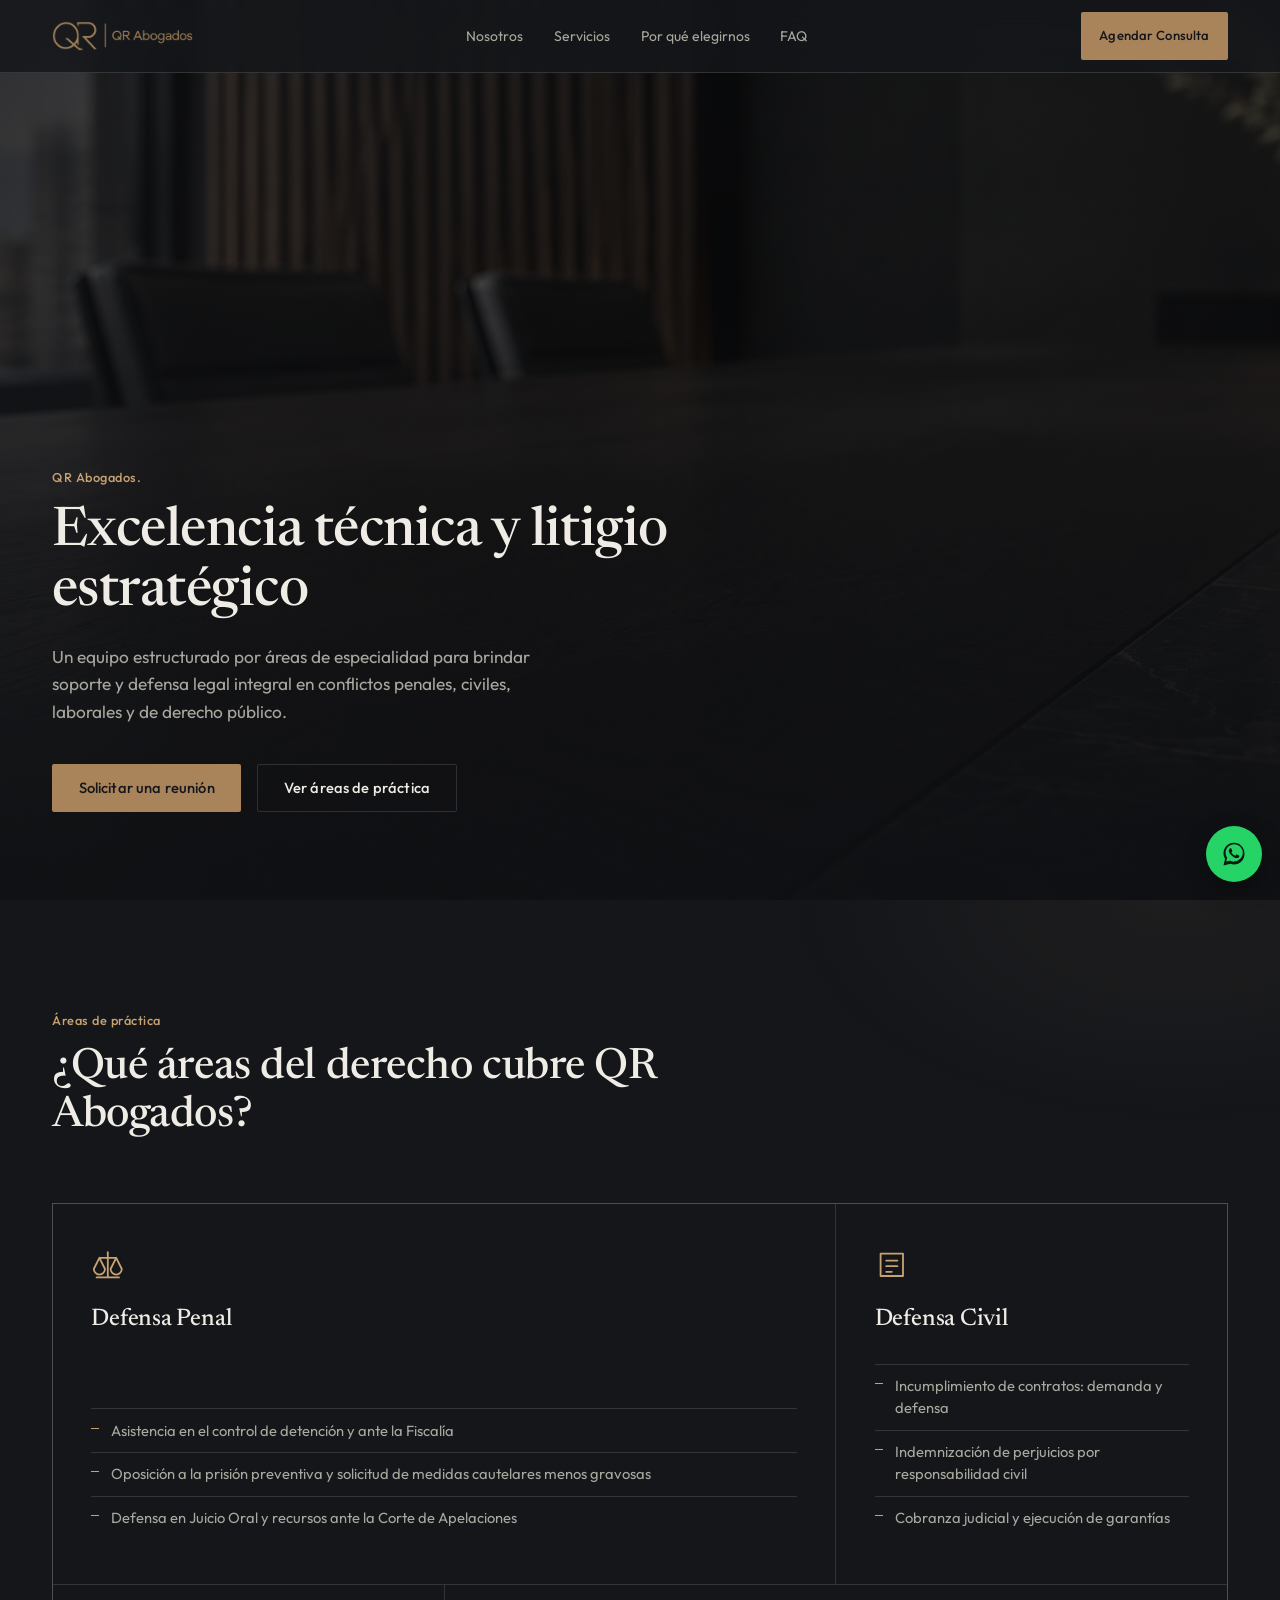
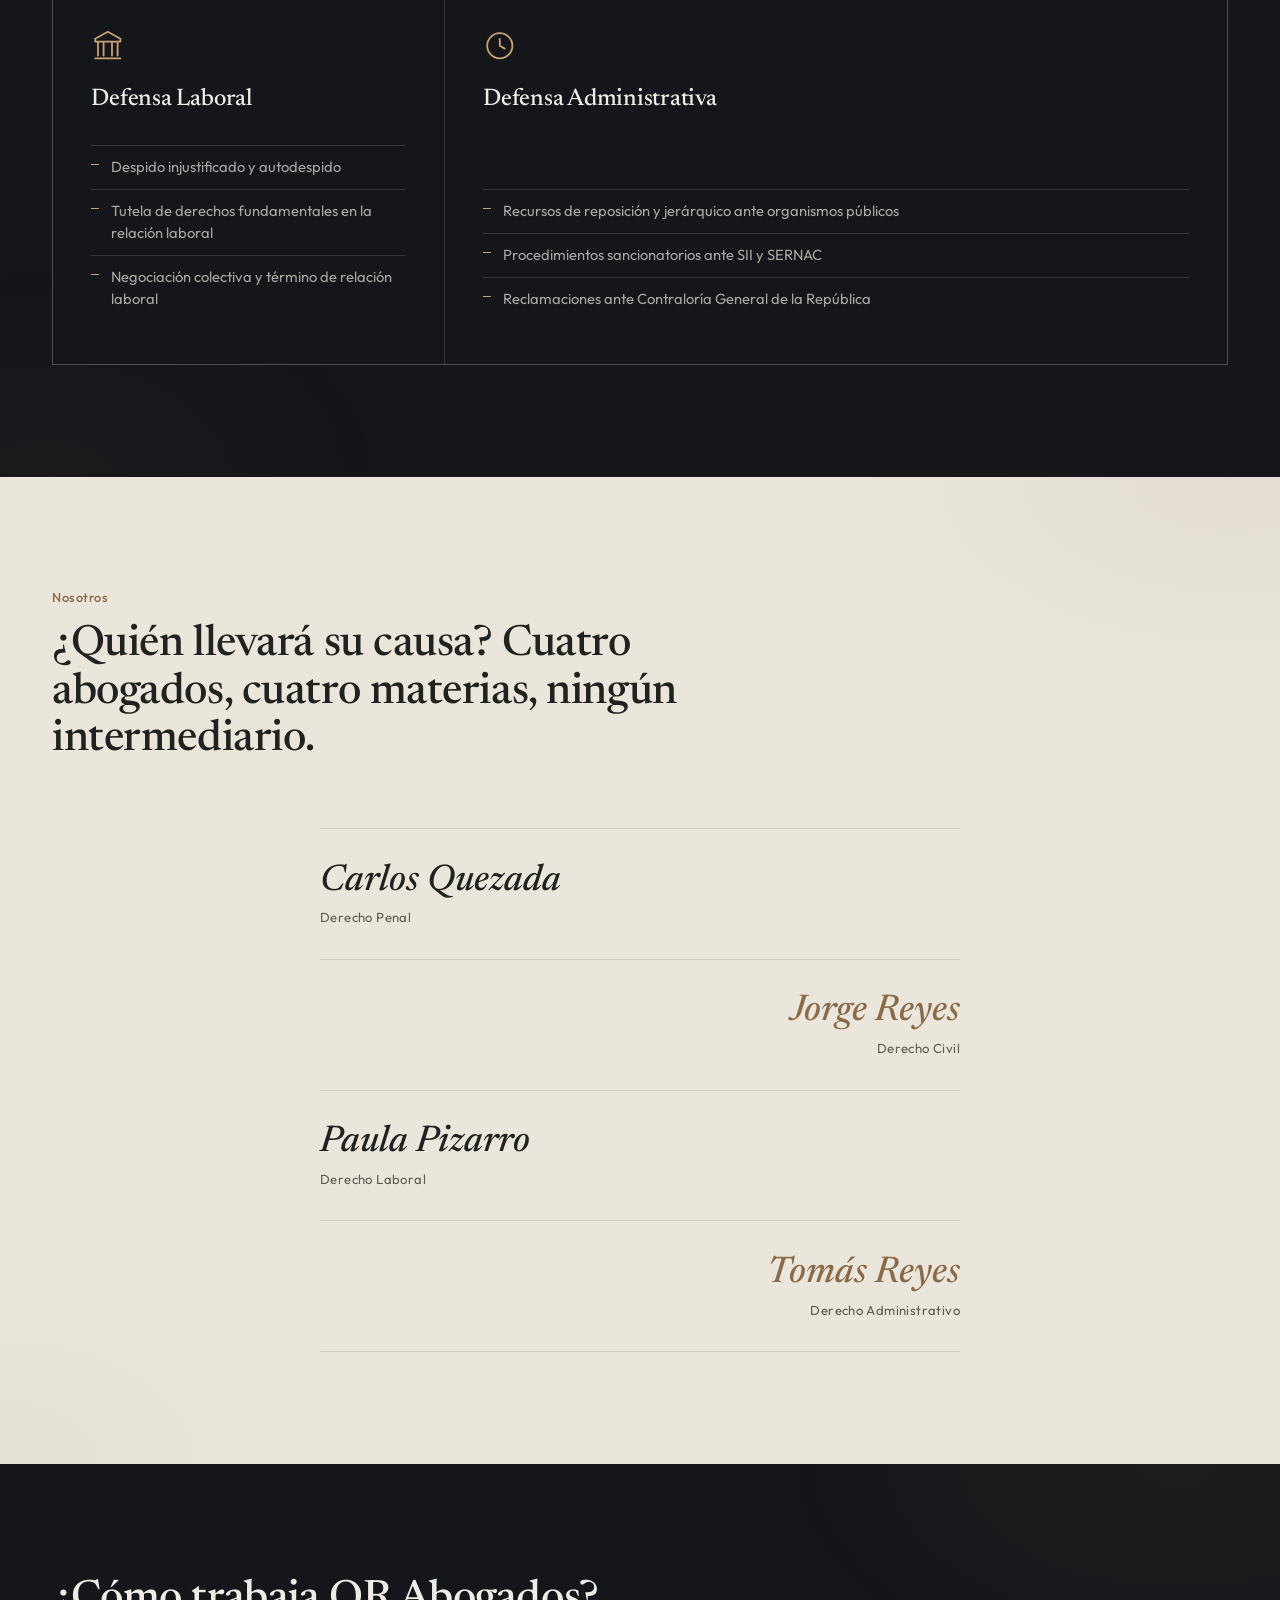
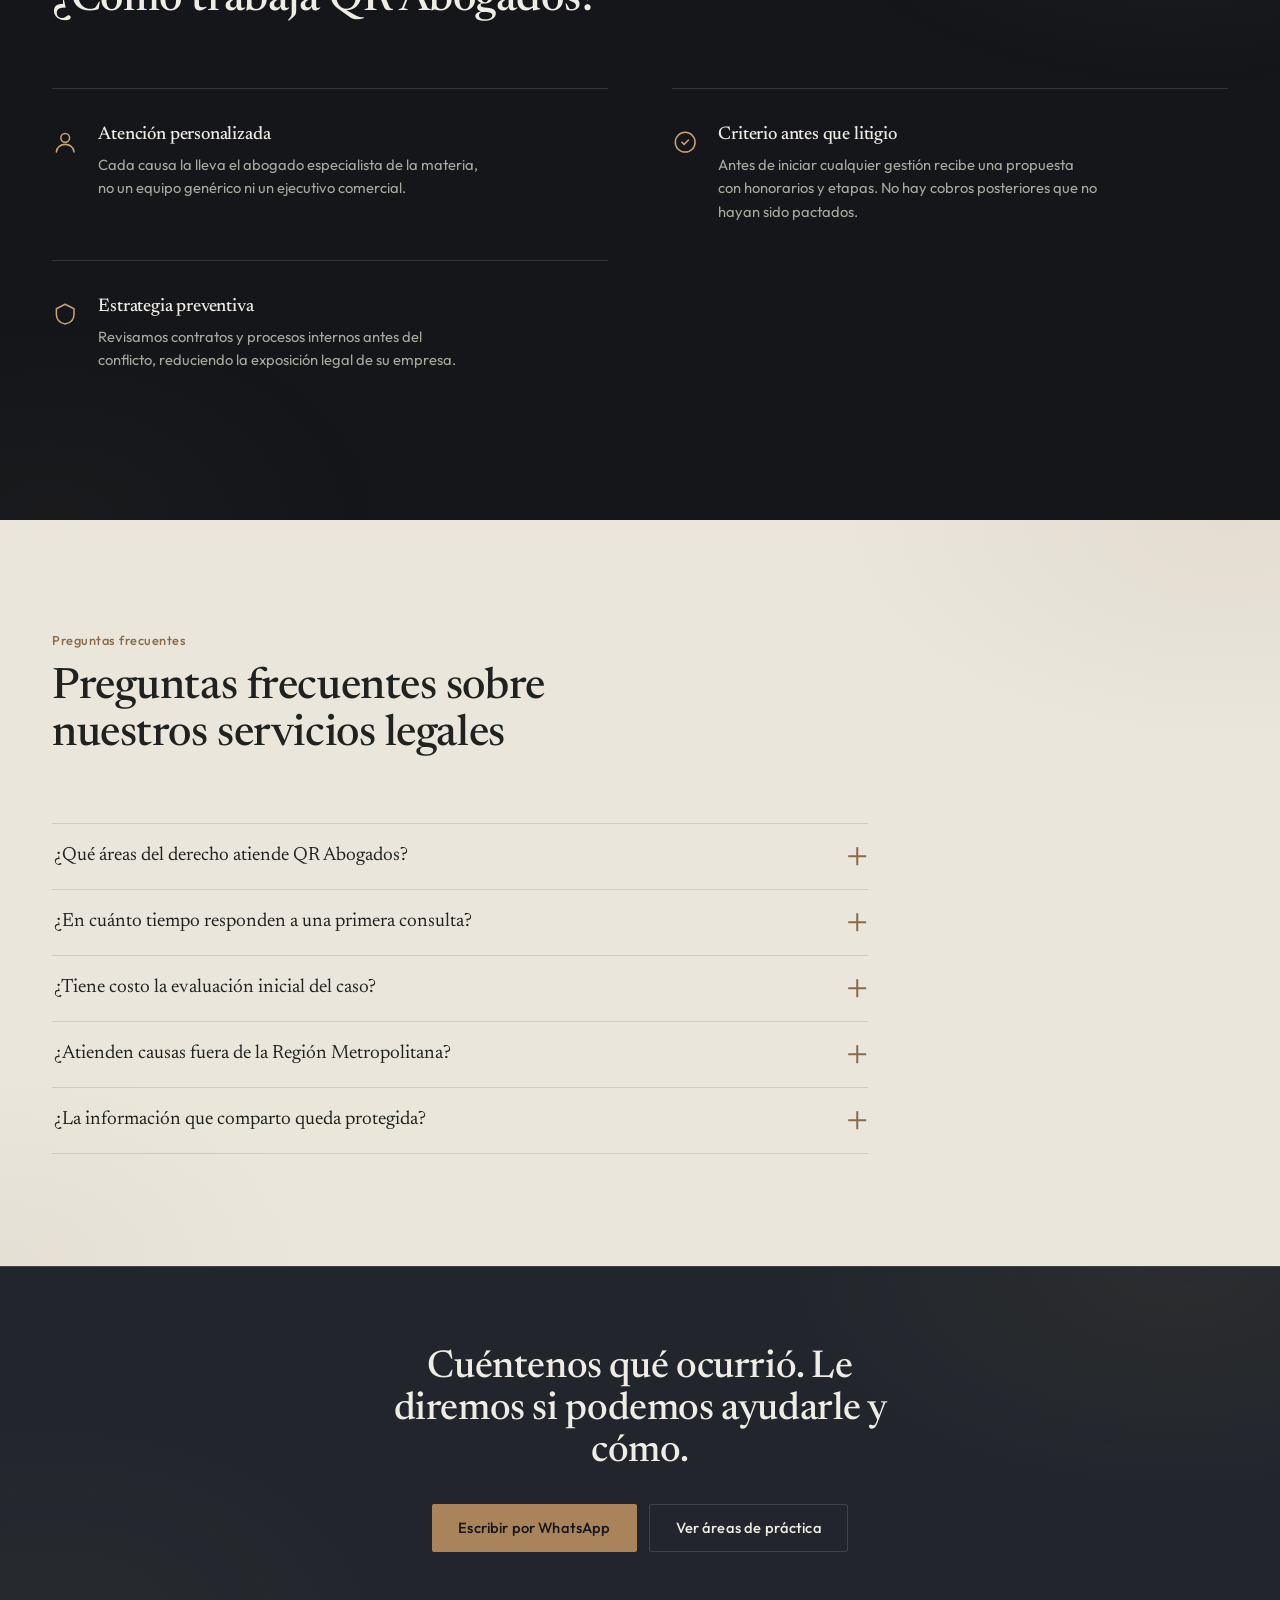
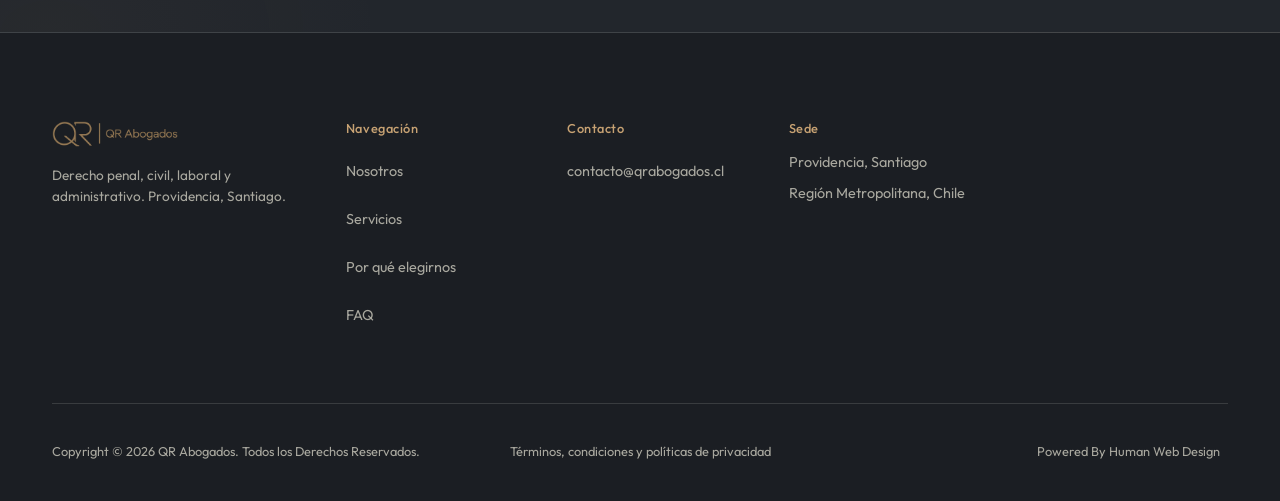
==== commit 636eeeaf: "update general" ====
--- a/index.html
+++ b/index.html
@@ -17,7 +17,7 @@
 <meta property="og:title" content="Abogados en Santiago: Penal, Civil, Laboral y Administrativo | QR Abogados">
 <meta property="og:description" content="Cuatro áreas de práctica, un abogado responsable en cada una. Defensa penal, civil, laboral y administrativa en Santiago de Chile. Primera reunión sin costo.">
 <meta property="og:url" content="https://qrabogados.cl/">
-<meta property="og:image" content="https://qrabogados.cl/og-image.jpg">
+<meta property="og:image" content="https://qrabogados.cl/og-image.png">
 <meta property="og:image:width" content="1200">
 <meta property="og:image:height" content="630">
 <meta property="og:image:alt" content="QR Abogados, estudio jurídico en Providencia, Santiago">
@@ -25,7 +25,7 @@
 <meta name="twitter:card" content="summary_large_image">
 <meta name="twitter:title" content="Abogados en Santiago: Penal, Civil, Laboral y Administrativo | QR Abogados">
 <meta name="twitter:description" content="Cuatro áreas de práctica, un abogado responsable en cada una. Defensa penal, civil, laboral y administrativa en Santiago de Chile. Primera reunión sin costo.">
-<meta name="twitter:image" content="https://qrabogados.cl/og-image.jpg">
+<meta name="twitter:image" content="https://qrabogados.cl/og-image.png">
 
 <script type="application/ld+json">
 {
@@ -35,7 +35,7 @@
   "name": "QR Abogados",
   "url": "https://qrabogados.cl/",
   "logo": "https://qrabogados.cl/logo.png",
-  "image": "https://qrabogados.cl/og-image.jpg",
+  "image": "https://qrabogados.cl/og-image.png",
   "description": "Estudio jurídico en Providencia, Santiago de Chile, con cuatro áreas de práctica: defensa penal, civil, laboral y administrativa. Cada causa la lleva el abogado especialista de la materia.",
   "email": "contacto@qrabogados.cl",
   "telephone": "+56900000000",
@@ -252,9 +252,9 @@
     <div class="hero-bg"></div>
     <div class="wrap">
       <div class="hero-content">
-        <span class="eyebrow hero-fade d1">QR Abogados. Santiago de Chile</span>
-        <h1 class="hero-fade d2">Cada causa la lleva el abogado que domina esa materia.</h1>
-        <p class="sub hero-fade d3">Estudio jurídico con cuatro áreas de práctica: penal, civil, laboral y administrativa. Usted trata directamente con el abogado que asumirá su caso, desde la primera reunión hasta el cierre de la causa.</p>
+        <span class="eyebrow hero-fade d1">QR Abogados.</span>
+        <h1 class="hero-fade d2">Excelencia técnica y litigio estratégico</h1>
+        <p class="sub hero-fade d3">Un equipo estructurado por áreas de especialidad para brindar soporte y defensa legal integral en conflictos penales, civiles, laborales y de derecho público.</p>
         <div class="hero-actions hero-fade d3">
           <div class="hero-actions-row">
             <a href="#contacto" class="btn btn-solid">Solicitar una reunión</a>
@@ -281,7 +281,7 @@
           <ul>
             <li>Asistencia en el control de detención y ante la Fiscalía</li>
             <li>Oposición a la prisión preventiva y solicitud de medidas cautelares menos gravosas</li>
-            <li>Defensa en juicio oral y recursos ante la Corte de Apelaciones</li>
+            <li>Defensa en Juicio Oral y recursos ante la Corte de Apelaciones</li>
           </ul>
         </div>
 
@@ -361,13 +361,6 @@
       </div>
       <div class="why-grid">
         <div class="why-item">
-          <svg class="why-icon" viewBox="0 0 24 24" fill="none"><path d="M4 12l5 5L20 6" stroke="currentColor" stroke-width="1.4" stroke-linecap="round" stroke-linejoin="round"/></svg>
-          <div>
-            <h3>Un solo interlocutor</h3>
-            <p>Su causa la lleva el abogado de la materia. No hay ejecutivos comerciales ni relevos entre equipos.</p>
-          </div>
-        </div>
-        <div class="why-item">
           <svg class="why-icon" viewBox="0 0 24 24" fill="none"><path d="M12 12a4 4 0 1 0 0-8 4 4 0 0 0 0 8zM4 21c0-4 3.6-7 8-7s8 3 8 7" stroke="currentColor" stroke-width="1.4" stroke-linecap="round" stroke-linejoin="round"/></svg>
           <div>
             <h3>Atención personalizada</h3>
@@ -411,7 +404,7 @@
             <span>¿En cuánto tiempo responden a una primera consulta?</span>
             <span class="plus"></span>
           </button>
-          <div class="faq-a"><p>Respondemos toda solicitud dentro de un día hábil. En causas penales con detenido, la respuesta es inmediata a través del canal de urgencia.</p></div>
+          <div class="faq-a"><p>Respondemos toda solicitud dentro de un día hábil.</p></div>
         </div>
         <div class="faq-item">
           <button class="faq-q" aria-expanded="false">
@@ -422,20 +415,6 @@
         </div>
         <div class="faq-item">
           <button class="faq-q" aria-expanded="false">
-            <span>¿Qué debo hacer si una persona fue detenida?</span>
-            <span class="plus"></span>
-          </button>
-          <div class="faq-a"><p>Contacte de inmediato a nuestra línea de urgencia penal. Un abogado penalista asistirá en el control de detención, audiencia en la que el juez de garantía revisa la legalidad de la detención y decide las medidas cautelares, y que debe realizarse dentro de las 24 horas siguientes a la detención.</p></div>
-        </div>
-        <div class="faq-item">
-          <button class="faq-q" aria-expanded="false">
-            <span>¿Cuál es el plazo para demandar por despido injustificado?</span>
-            <span class="plus"></span>
-          </button>
-          <div class="faq-a"><p>En Chile, el trabajador tiene 60 días hábiles desde la separación para demandar por despido injustificado. Conviene consultar cuanto antes, porque este plazo se pierde con facilidad.</p></div>
-        </div>
-        <div class="faq-item">
-          <button class="faq-q" aria-expanded="false">
             <span>¿Atienden causas fuera de la Región Metropolitana?</span>
             <span class="plus"></span>
           </button>
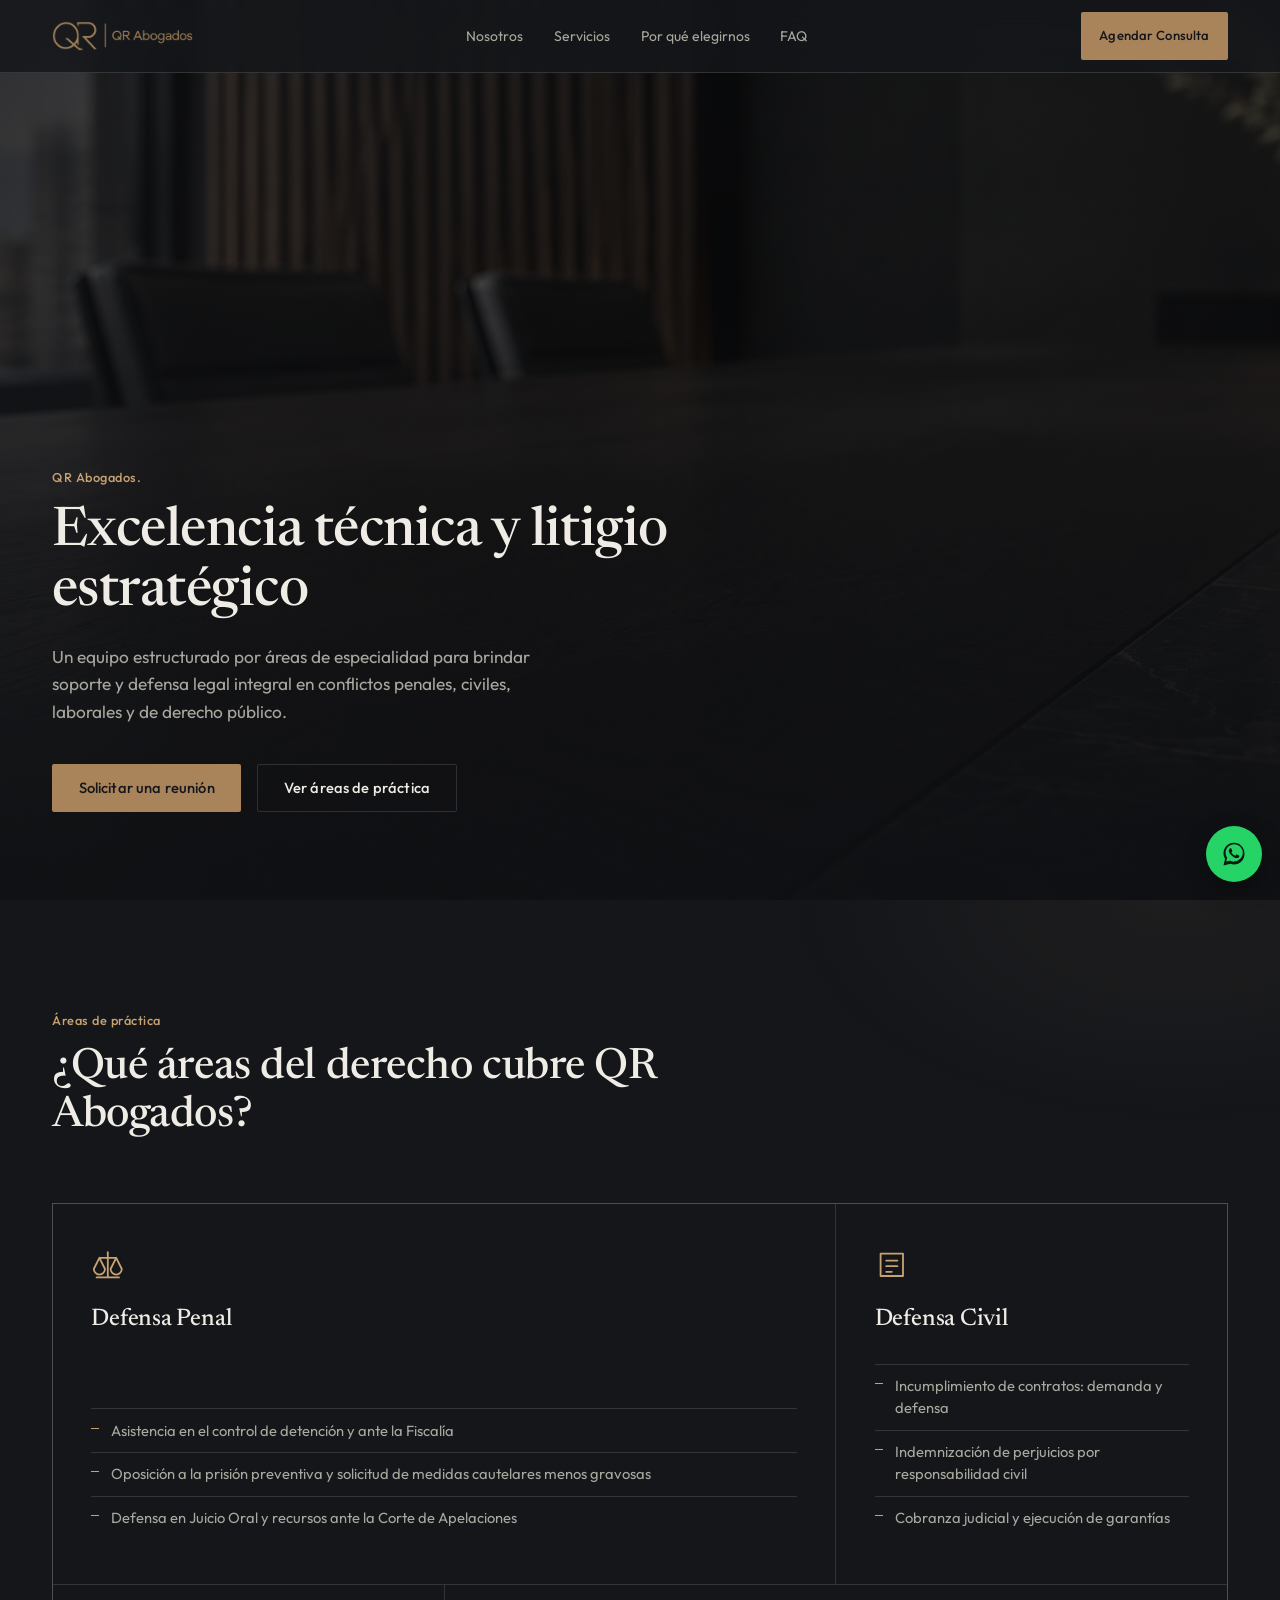
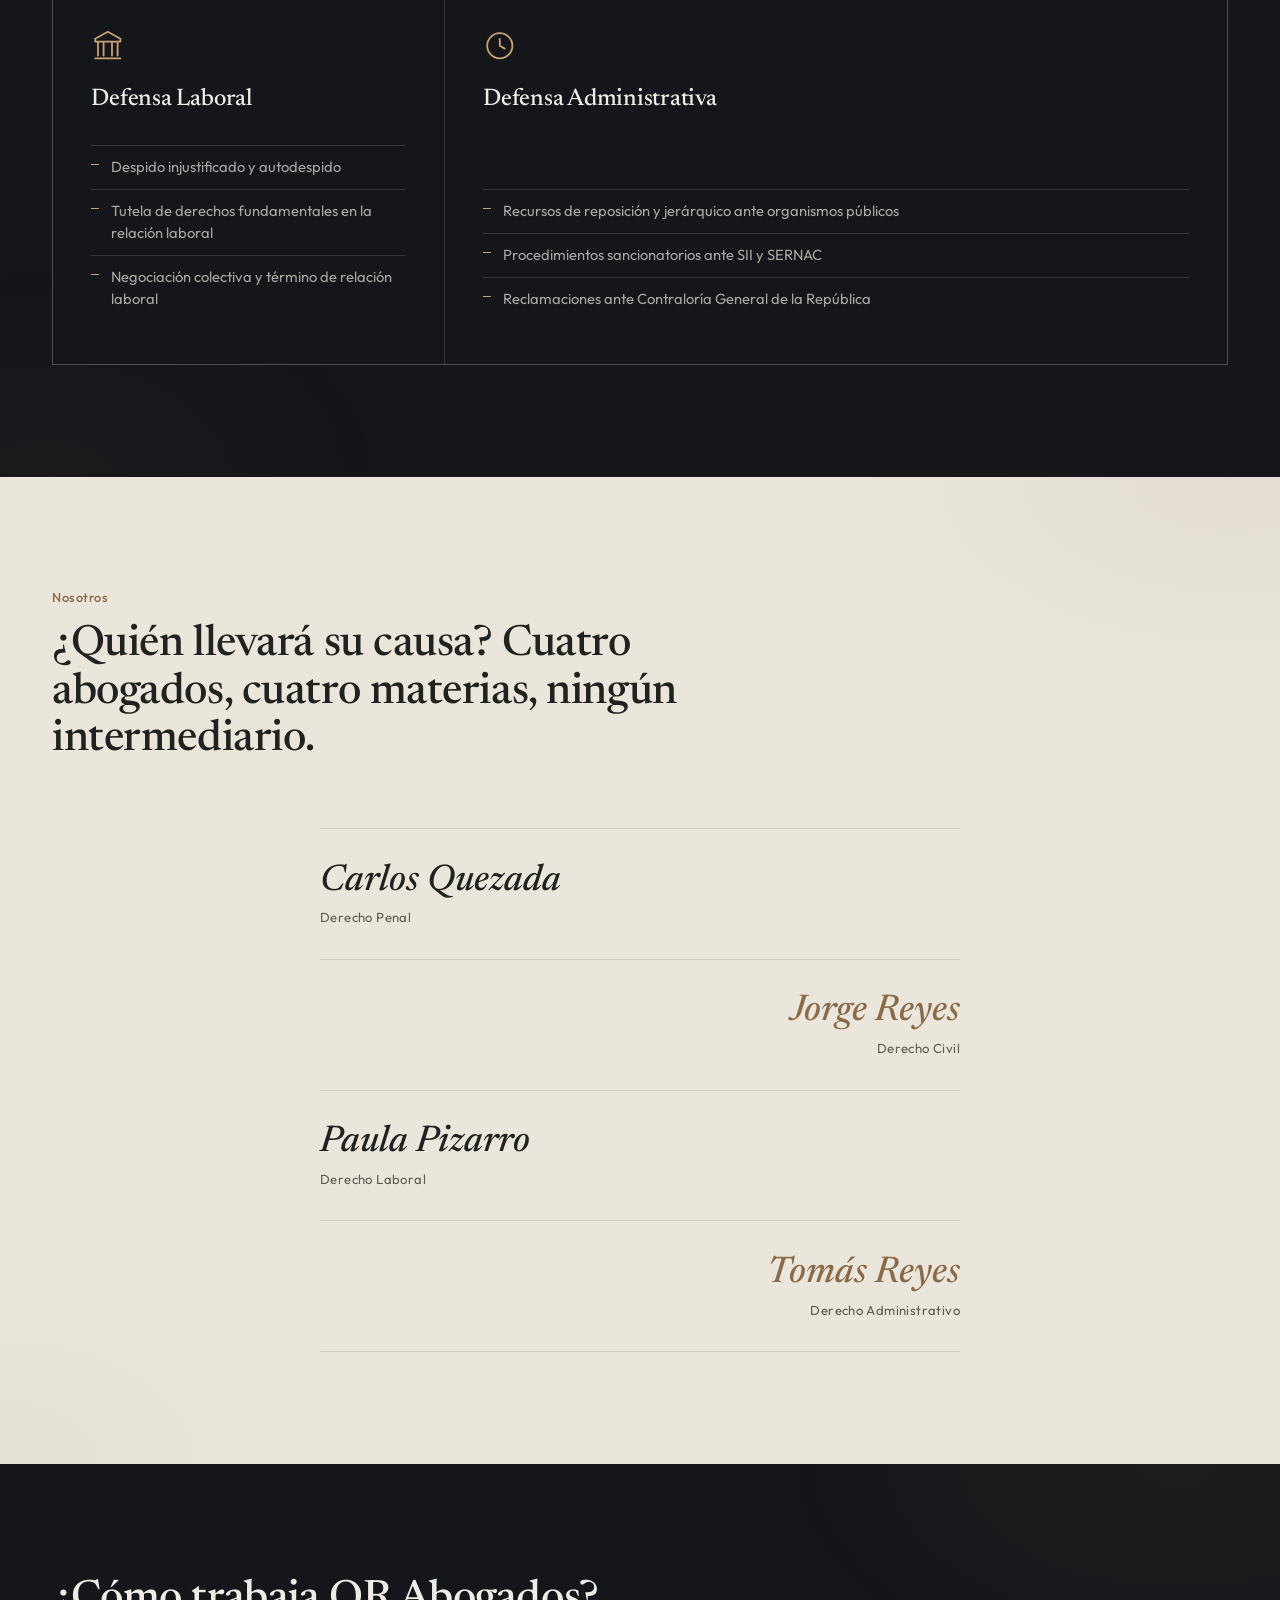
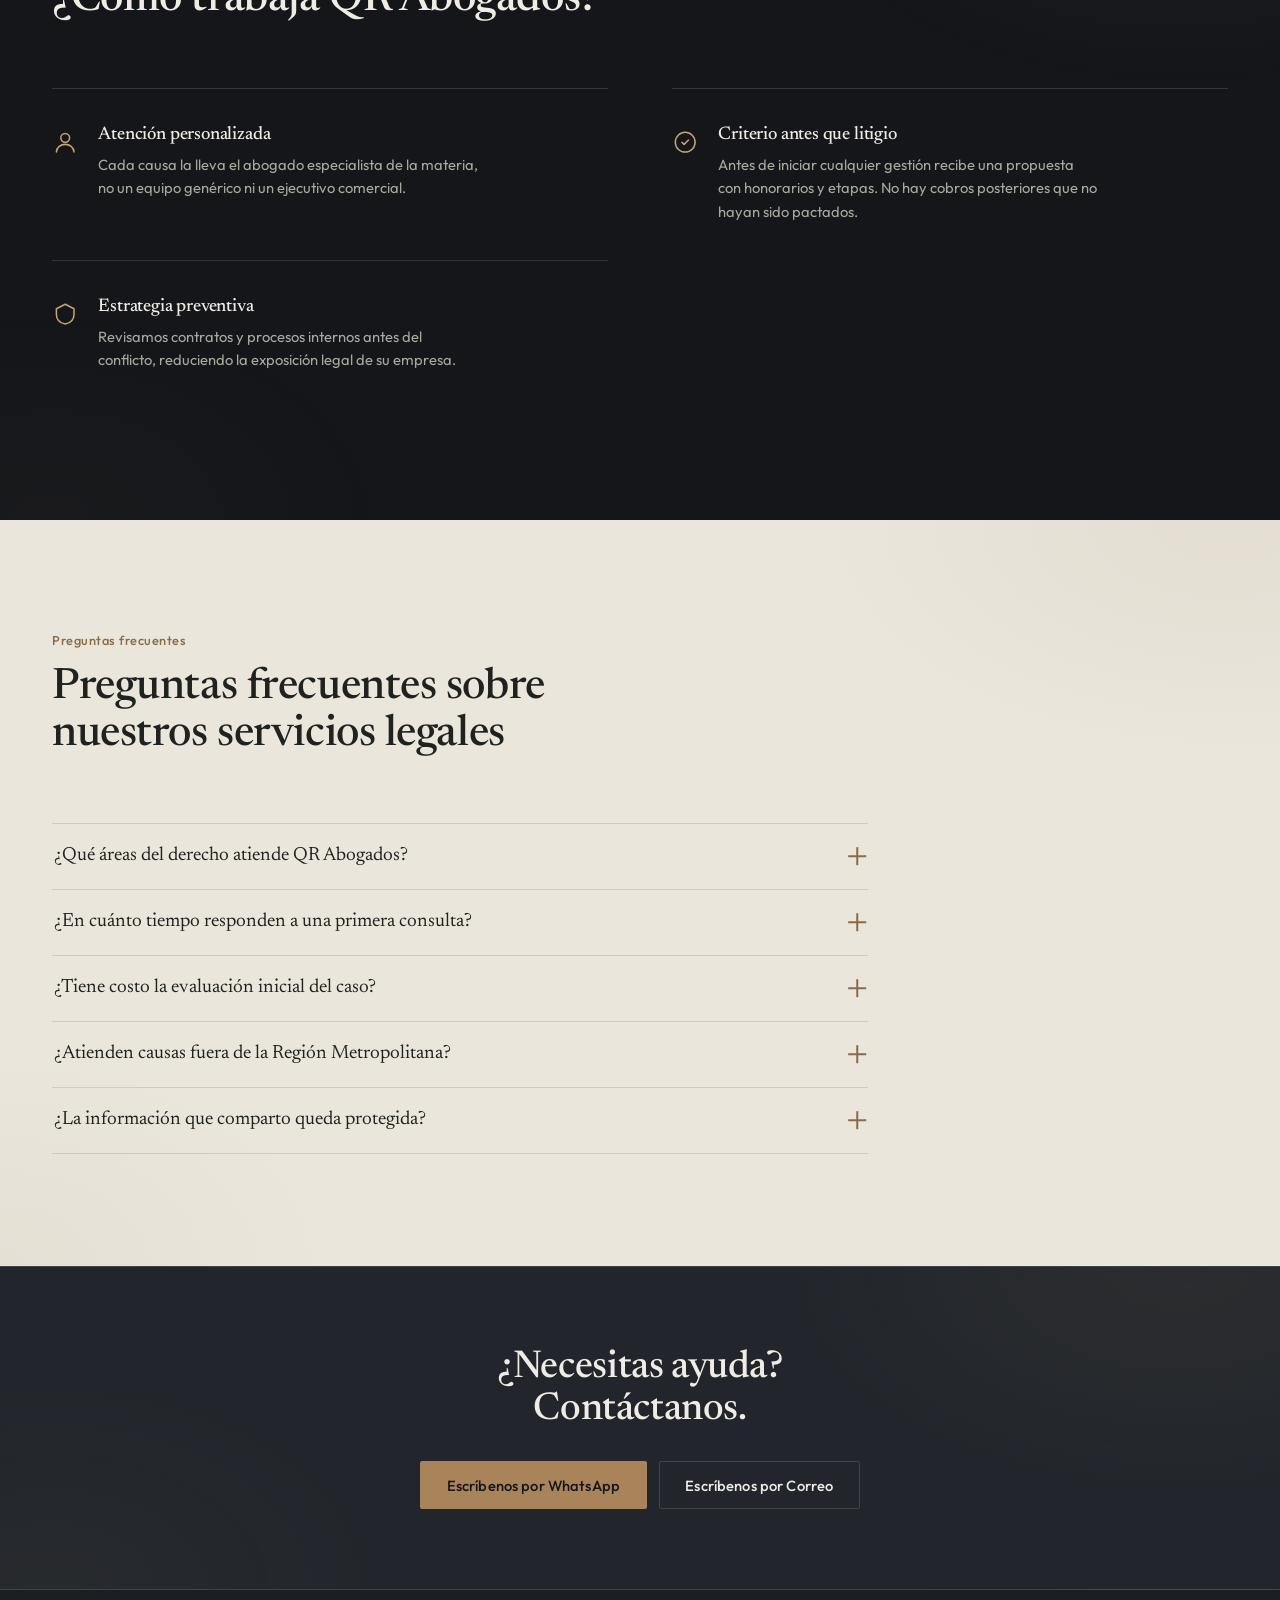
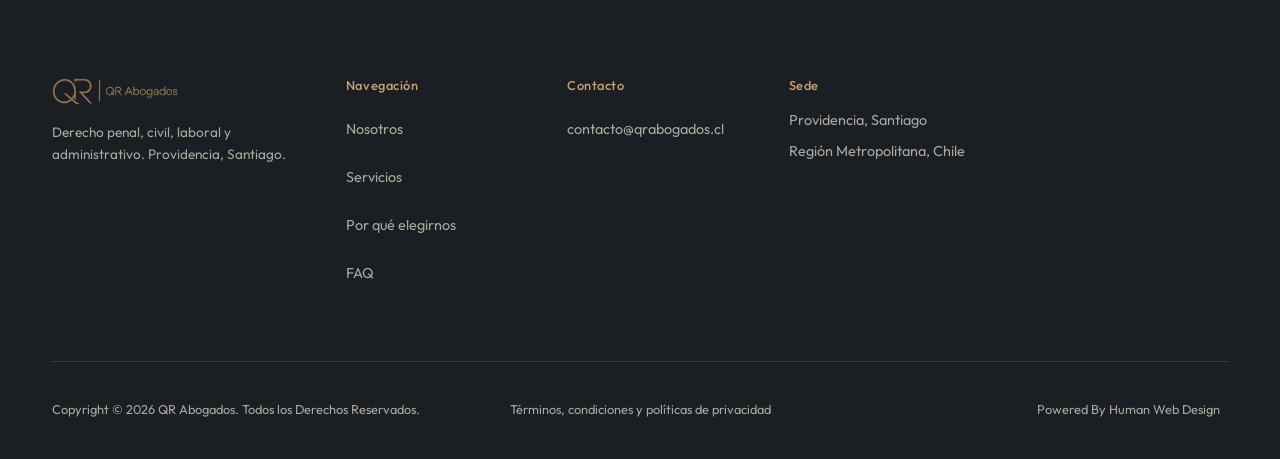
==== commit 166e27c8: "change contact" ====
--- a/index.html
+++ b/index.html
@@ -433,10 +433,10 @@
 
   <div class="cta-strip" id="contacto">
     <div class="wrap">
-      <h2>Cuéntenos qué ocurrió. Le diremos si podemos ayudarle y cómo.</h2>
+      <h2>¿Necesitas ayuda? Contáctanos.</h2>
       <div class="btn-row">
-        <a href="https://wa.me/56974319928" class="btn btn-solid" target="_blank" rel="noopener">Escribir por WhatsApp</a>
-        <a href="#servicios" class="btn btn-outline">Ver áreas de práctica</a>
+        <a href="https://wa.me/56974319928" class="btn btn-solid" target="_blank" rel="noopener">Escríbenos por WhatsApp</a>
+        <a href="mailto:contacto@qrabogados.cl" class="btn btn-outline">Escríbenos por Correo</a>
       </div>
     </div>
   </div>
